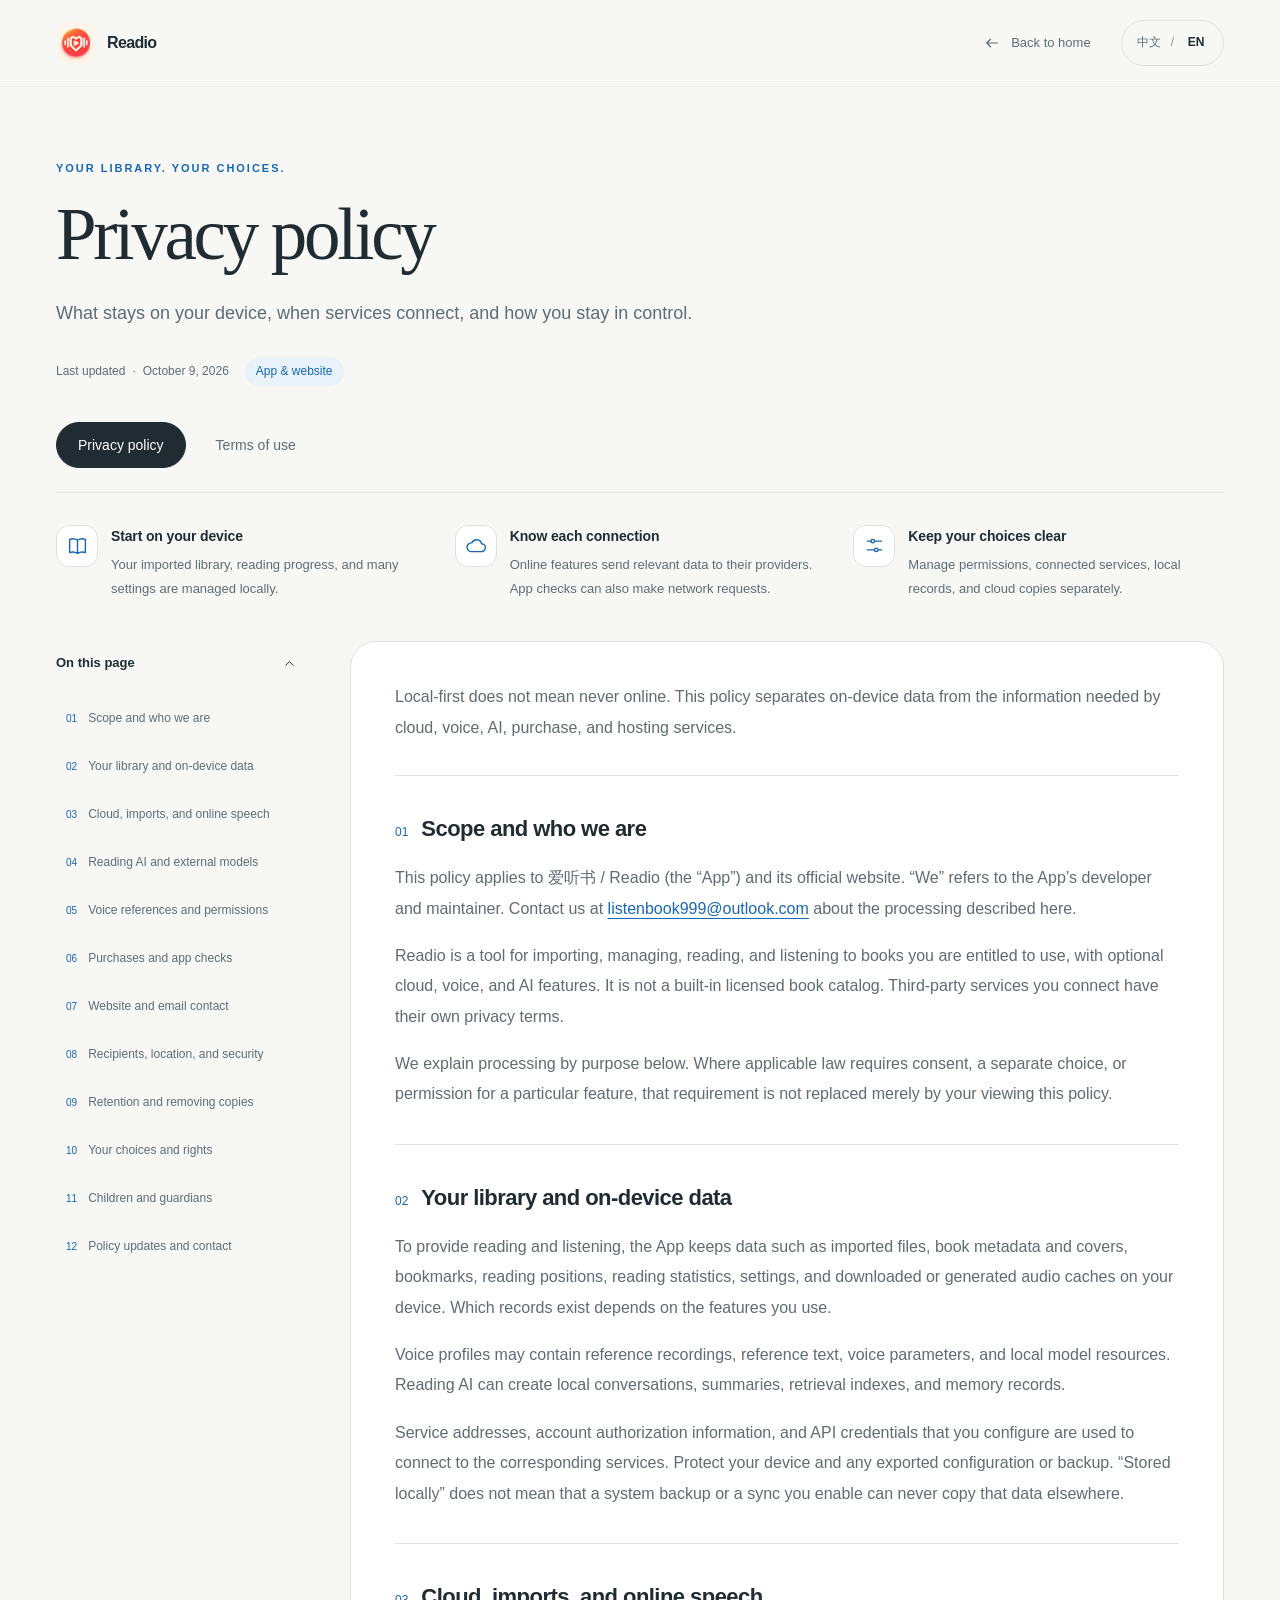
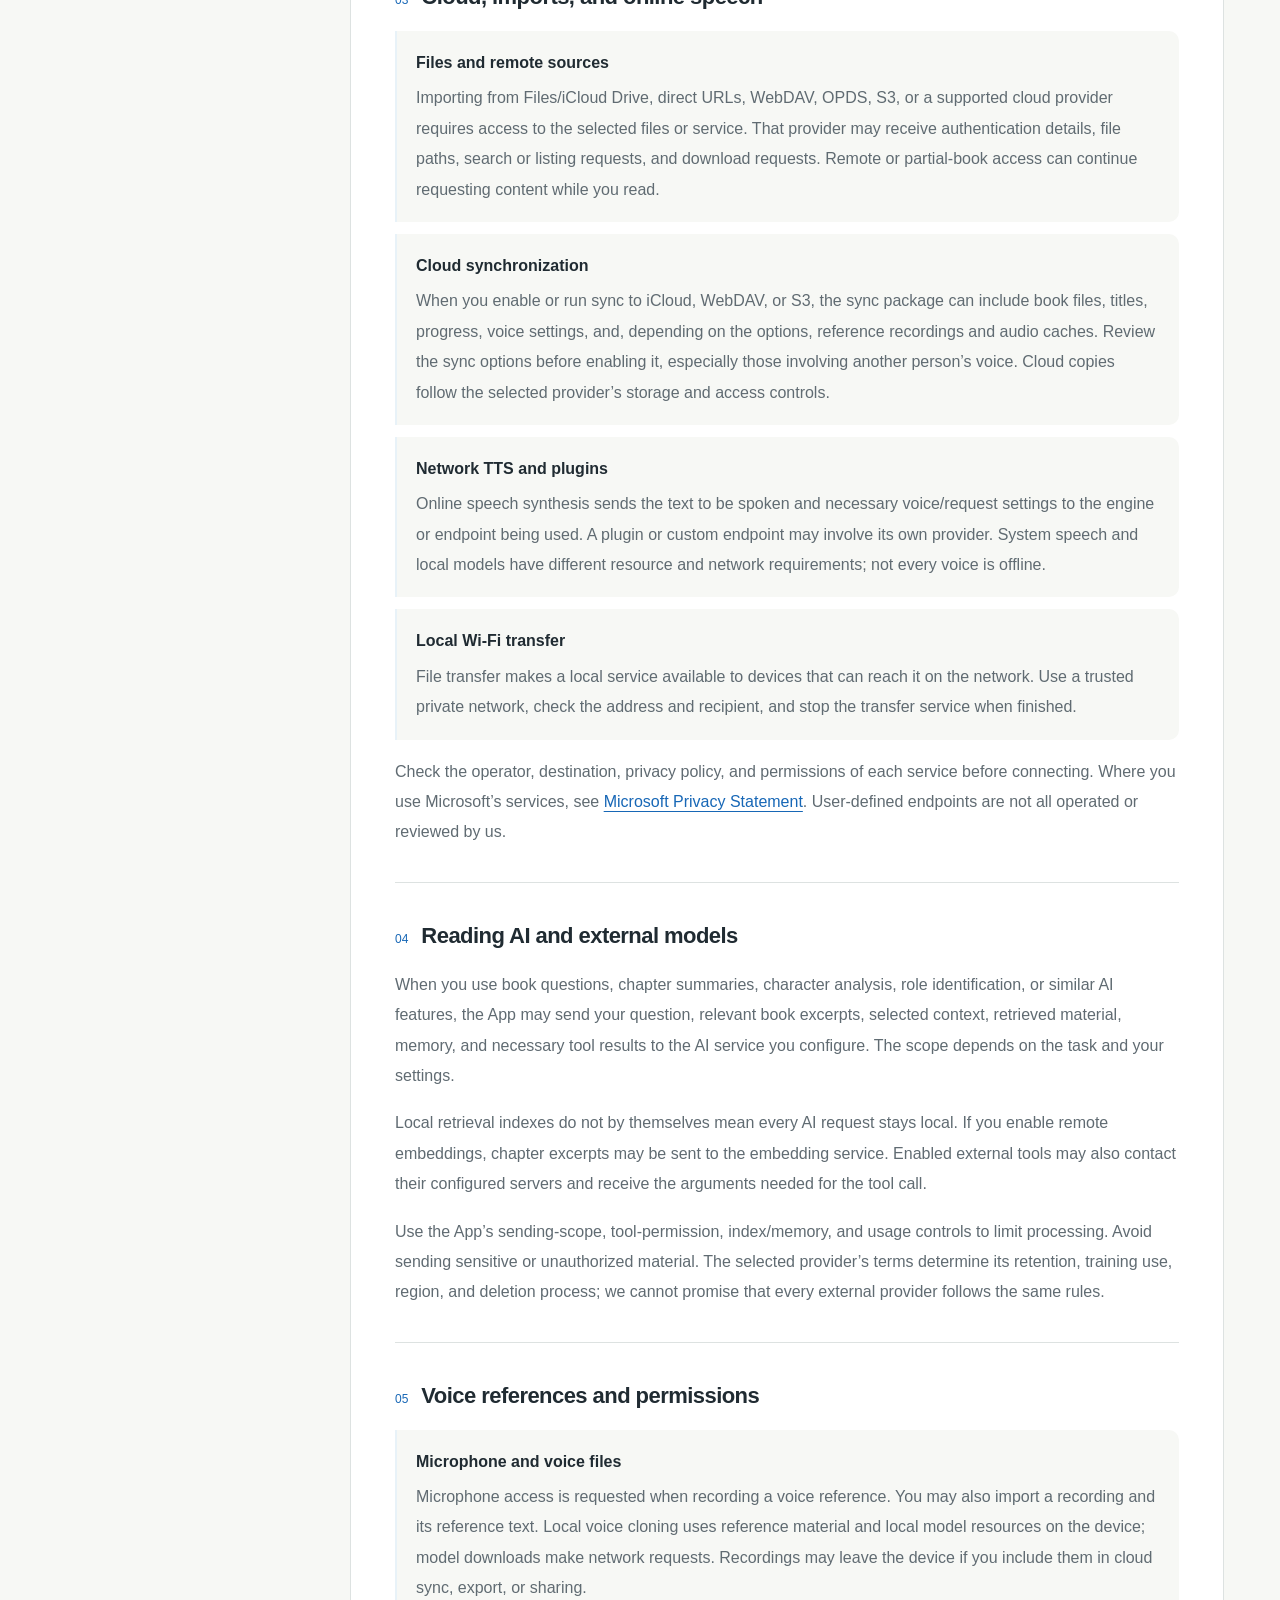
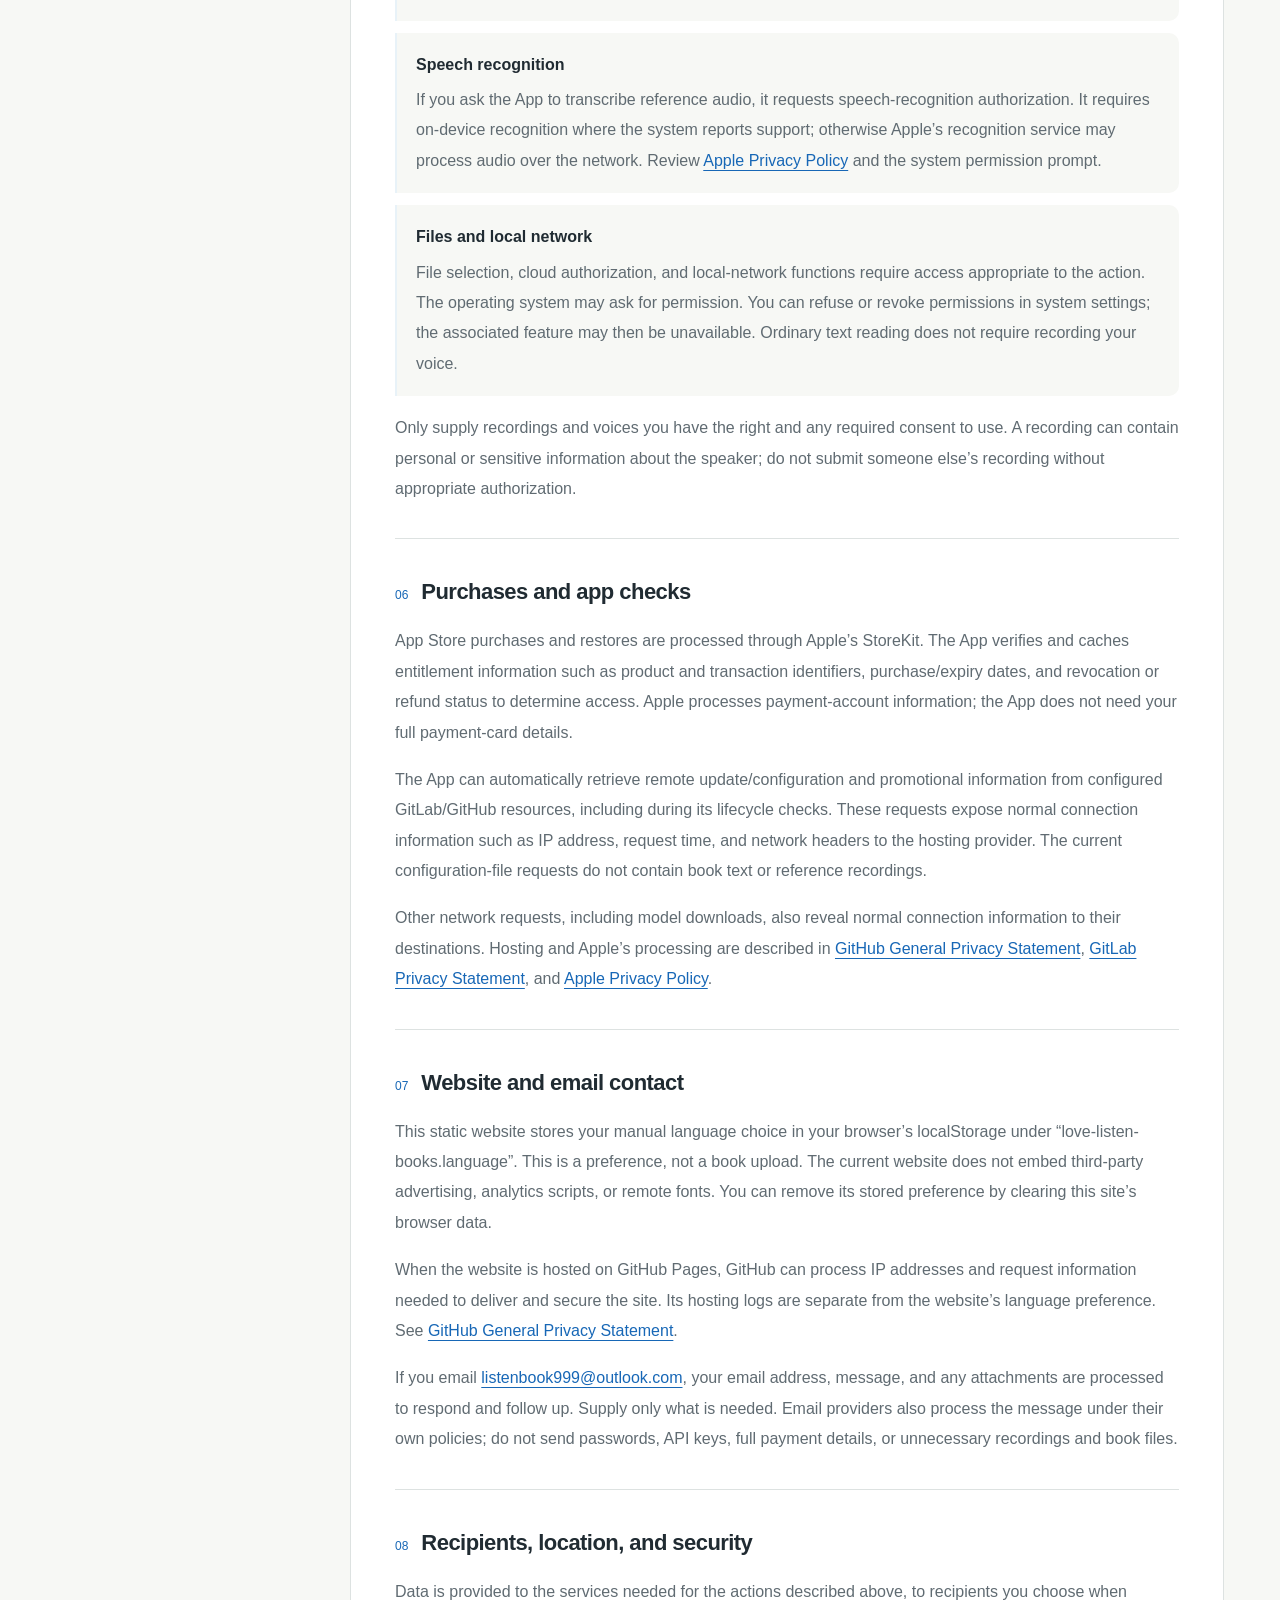
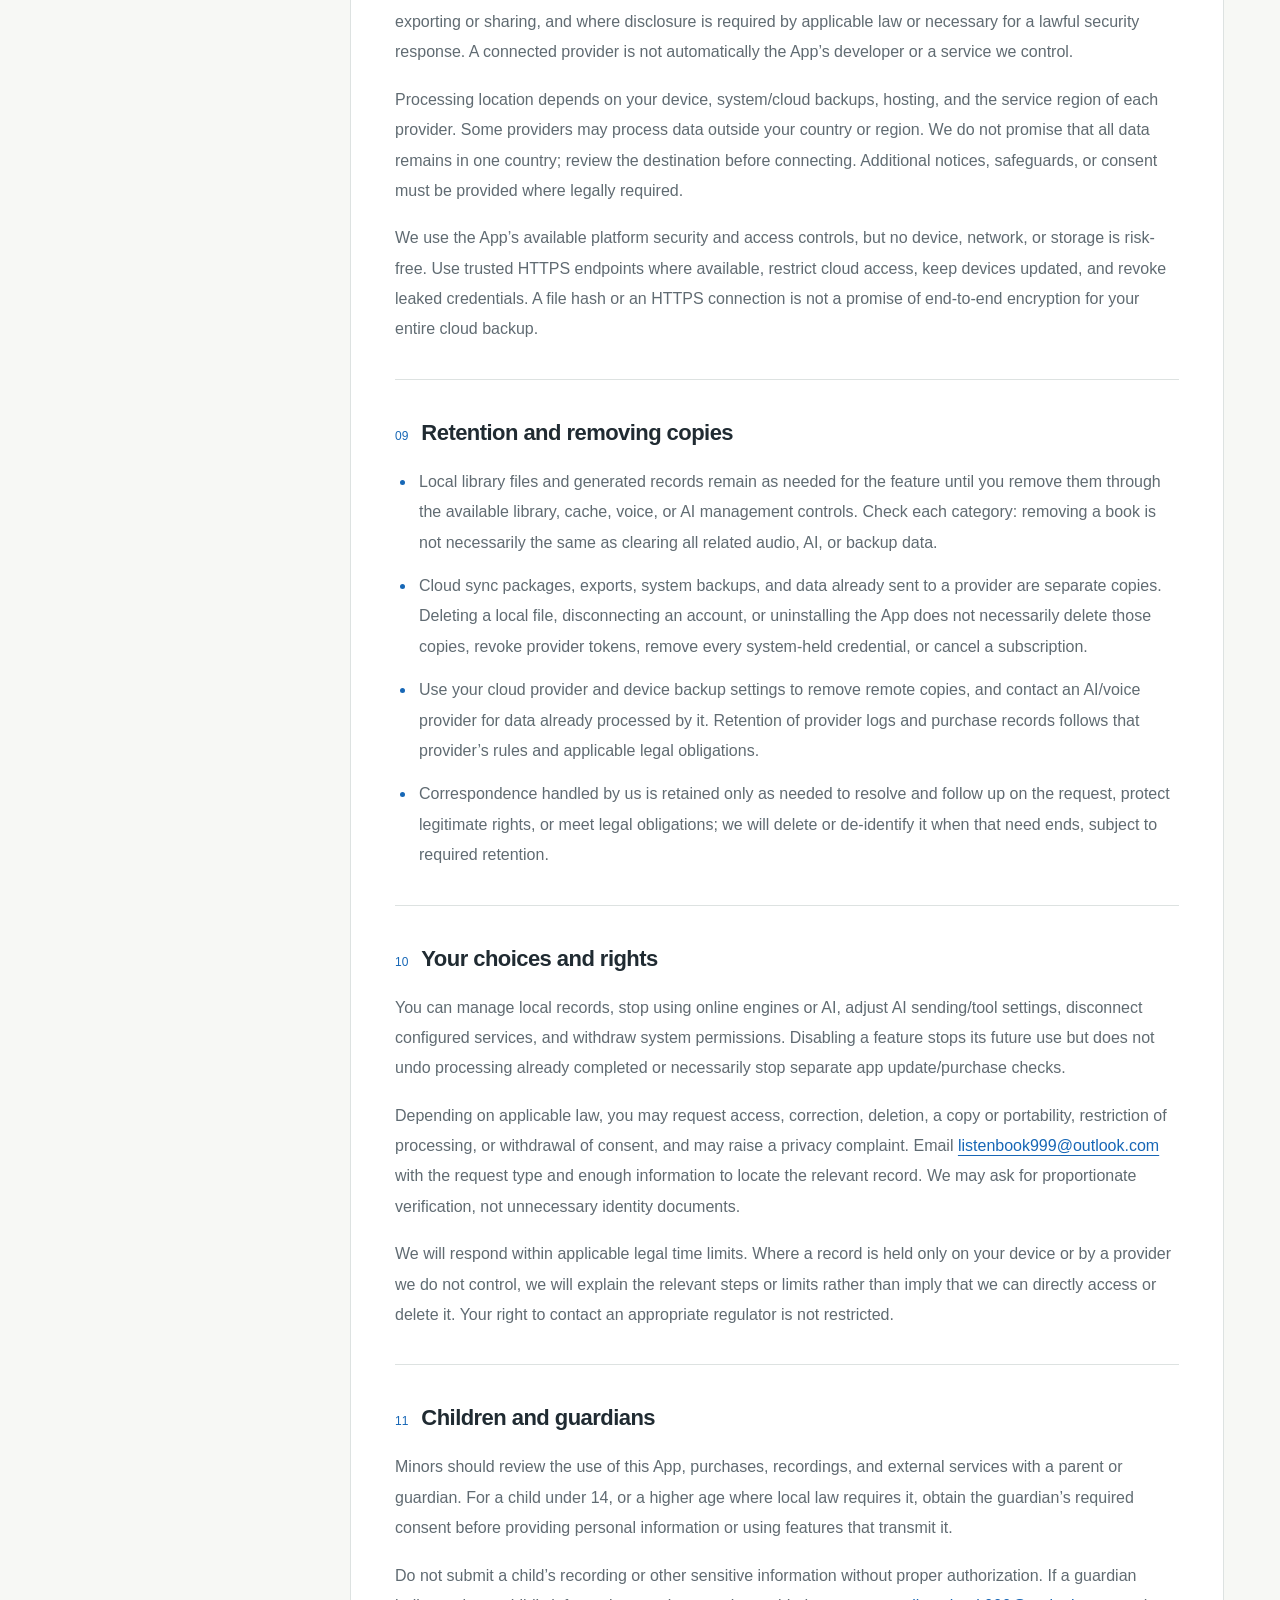
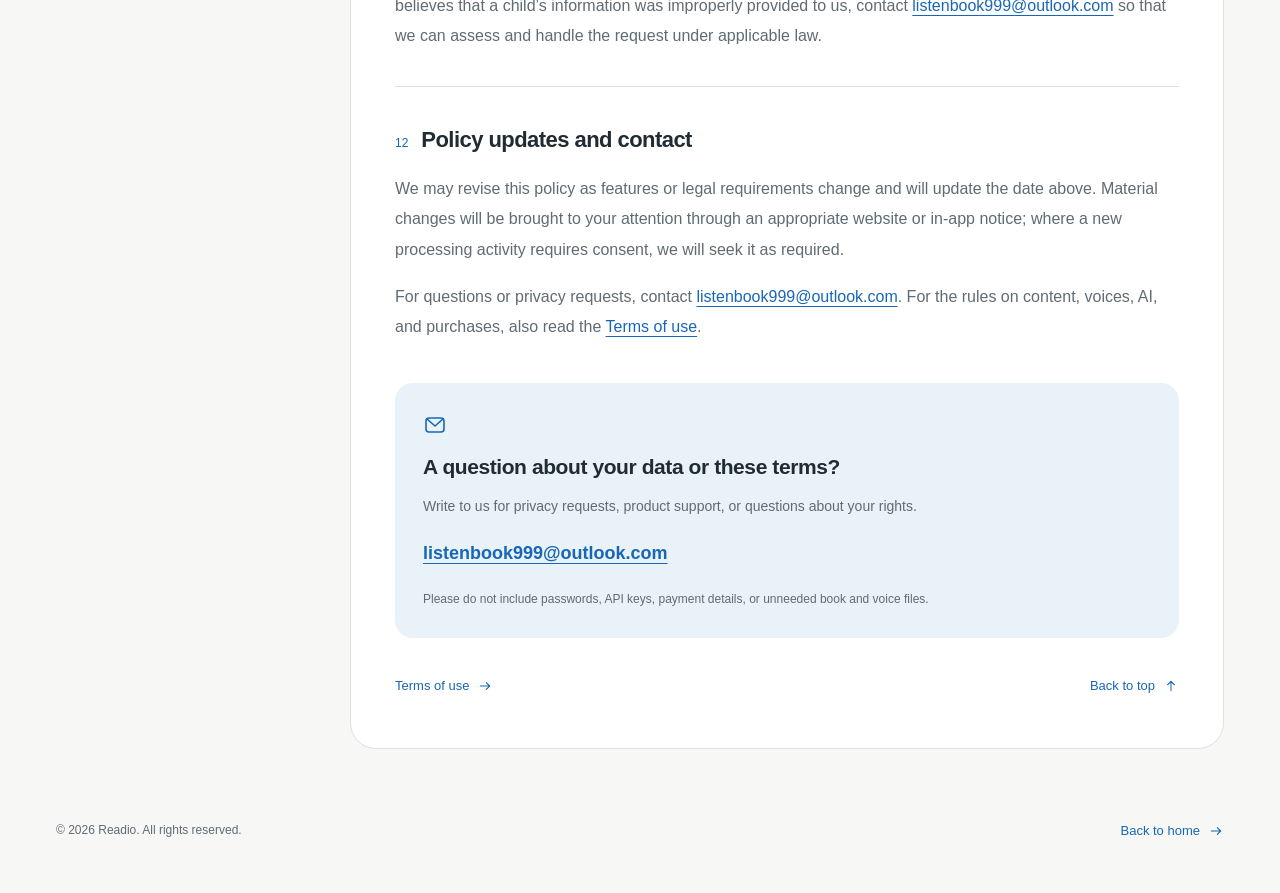
==== privacy.html @ 73b121e7 "Add files via upload" ====
<!doctype html>
<html lang="en">
<head>
  <meta charset="utf-8">
  <meta name="viewport" content="width=device-width, initial-scale=1">
  <meta name="theme-color" content="#f7f8f5">
  <meta name="description" content="What stays on your device, when services connect, and how you stay in control." data-description-en="What stays on your device, when services connect, and how you stay in control." data-description-zh="哪些数据留在本机，何时会连接外部服务，以及你能如何管理它们。">
  <meta property="og:type" content="website">
  <meta property="og:title" content="Privacy policy — Readio">
  <meta property="og:description" content="What stays on your device, when services connect, and how you stay in control.">
  <meta property="og:locale" content="en_US">
  <title data-label-en="Privacy policy — Readio" data-label-zh="隐私政策 — 爱听书 Readio">Privacy policy — Readio</title>
  <link rel="icon" type="image/png" href="assets/favicon.png">
  <link rel="apple-touch-icon" href="assets/apple-touch-icon.png">
  <link rel="stylesheet" href="styles.css">
  <link rel="stylesheet" href="legal.css">
  <script src="language.js"></script>
  <script src="links.js"></script>
  <script src="site.config.js"></script>
  <script src="legal.js"></script>
</head>
<body class="legal-page" data-document="privacy">
  <a data-label-en="Skip to policy content" data-label-zh="跳转到政策正文" class="skip-link" href="#legal-content">Skip to policy content</a>
  <header class="site-header" id="top">
    <div class="container header-inner legal-header-inner">
      <a class="brand" href="index.html" data-home-link><img src="assets/app-icon.png" width="40" height="40" alt=""><span data-label-en="Readio" data-label-zh="爱听书">Readio</span></a>
      <div class="legal-header-actions">
        <a class="legal-home-link" href="index.html" data-home-link><svg class="icon" viewBox="0 0 24 24" fill="none" stroke="currentColor" stroke-width="1.6" stroke-linecap="round" stroke-linejoin="round" aria-hidden="true"><path d="M19 12H5m5-5-5 5 5 5"/></svg><span data-label-en="Back to home" data-label-zh="返回首页">Back to home</span></a>
        <div class="language-switch" role="group" aria-label="Language / 语言" hidden data-language-controls>
          <button type="button" data-language="zh" lang="zh-CN" aria-pressed="false">中文</button>
          <span aria-hidden="true">/</span>
          <button type="button" data-language="en" lang="en" aria-pressed="true">EN</button>
        </div>
      </div>
    </div>
  </header>
  <main class="container legal-main">
    <div class="legal-hero">
      <p data-label-en="YOUR LIBRARY. YOUR CHOICES." data-label-zh="你的书库，你的选择" class="eyebrow">YOUR LIBRARY. YOUR CHOICES.</p>
      <h1 data-label-en="Privacy policy" data-label-zh="隐私政策">Privacy policy</h1>
      <p data-label-en="What stays on your device, when services connect, and how you stay in control." data-label-zh="哪些数据留在本机，何时会连接外部服务，以及你能如何管理它们。" class="legal-description">What stays on your device, when services connect, and how you stay in control.</p>
      <div class="legal-meta"><span><span data-label-en="Last updated" data-label-zh="更新日期">Last updated</span> <span aria-hidden="true">·</span> <time data-label-en="October 9, 2026" data-label-zh="2026 年 10 月 9 日" datetime="2026-10-09">October 9, 2026</time></span><span data-label-en="App &amp; website" data-label-zh="适用于 App 与官网" class="legal-scope">App &amp; website</span></div>
    </div>
    <nav class="legal-tabs" aria-label="Legal documents" data-aria-en="Legal documents" data-aria-zh="法律与政策">
      <a data-config-link="privacyURL" href="privacy.html" aria-current="page"><span data-label-en="Privacy policy" data-label-zh="隐私政策">Privacy policy</span></a>
      <a data-config-link="termsURL" href="terms.html"><span data-label-en="Terms of use" data-label-zh="使用条款">Terms of use</span></a>
    </nav>
    <ul class="legal-highlights">
      <li><span class="legal-highlight-icon"><svg class="icon" viewBox="0 0 24 24" fill="none" stroke="currentColor" stroke-width="1.6" stroke-linecap="round" stroke-linejoin="round" aria-hidden="true"><path d="M12 6c-3-2-6-2-9-1v15c3-1 6-1 9 1 3-2 6-2 9-1V5c-3-1-6-1-9 1Zm0 0v15"/></svg></span><div><h2 data-label-en="Start on your device" data-label-zh="从本机书库开始">Start on your device</h2><p data-label-en="Your imported library, reading progress, and many settings are managed locally." data-label-zh="导入的书籍、阅读进度和多项偏好设置，在你的设备上管理。">Your imported library, reading progress, and many settings are managed locally.</p></div></li>
      <li><span class="legal-highlight-icon"><svg class="icon" viewBox="0 0 24 24" fill="none" stroke="currentColor" stroke-width="1.6" stroke-linecap="round" stroke-linejoin="round" aria-hidden="true"><path d="M7 19a5 5 0 1 1 .7-10A6 6 0 0 1 19 10a4.5 4.5 0 0 1-.5 9Z"/></svg></span><div><h2 data-label-en="Know each connection" data-label-zh="了解每一次连接">Know each connection</h2><p data-label-en="Online features send relevant data to their providers. App checks can also make network requests." data-label-zh="联网功能会向对应服务发送所需数据；应用检查也可能发起网络请求。">Online features send relevant data to their providers. App checks can also make network requests.</p></div></li>
      <li><span class="legal-highlight-icon"><svg class="icon" viewBox="0 0 24 24" fill="none" stroke="currentColor" stroke-width="1.6" stroke-linecap="round" stroke-linejoin="round" aria-hidden="true"><path d="M4 7h4m4 0h8M4 17h8m4 0h4"/><circle cx="10" cy="7" r="2"/><circle cx="14" cy="17" r="2"/></svg></span><div><h2 data-label-en="Keep your choices clear" data-label-zh="保留清楚的选择">Keep your choices clear</h2><p data-label-en="Manage permissions, connected services, local records, and cloud copies separately." data-label-zh="权限、已连接服务、本地记录与云端副本，需要分别管理。">Manage permissions, connected services, local records, and cloud copies separately.</p></div></li>
    </ul>
    <noscript><p class="legal-nojs">JavaScript is off. Both English and Chinese text are available below; document links and the contents list still work.<br><span lang="zh-CN">JavaScript 已关闭，下方同时展示中英文正文；页面链接与章节目录仍可使用。</span></p></noscript>
    <div class="legal-layout">
      <aside class="legal-sidebar">
        <details class="legal-toc" open>
          <summary><span data-label-en="On this page" data-label-zh="本页目录">On this page</span><svg class="icon" viewBox="0 0 24 24" fill="none" stroke="currentColor" stroke-width="1.6" stroke-linecap="round" stroke-linejoin="round" aria-hidden="true"><path d="m6 9 6 6 6-6"/></svg></summary>
          <nav aria-label="Document sections" data-aria-en="Document sections" data-aria-zh="文档章节">
            <ol><li><a href="#scope"><span class="toc-number" aria-hidden="true">01</span><span data-label-en="Scope and who we are" data-label-zh="适用范围与我们的角色">Scope and who we are</span></a></li><li><a href="#local-data"><span class="toc-number" aria-hidden="true">02</span><span data-label-en="Your library and on-device data" data-label-zh="书库与本机数据">Your library and on-device data</span></a></li><li><a href="#connections"><span class="toc-number" aria-hidden="true">03</span><span data-label-en="Cloud, imports, and online speech" data-label-zh="云服务、导入与网络语音">Cloud, imports, and online speech</span></a></li><li><a href="#reading-ai"><span class="toc-number" aria-hidden="true">04</span><span data-label-en="Reading AI and external models" data-label-zh="阅读 AI 与外部模型">Reading AI and external models</span></a></li><li><a href="#voice-permissions"><span class="toc-number" aria-hidden="true">05</span><span data-label-en="Voice references and permissions" data-label-zh="参考声音与系统权限">Voice references and permissions</span></a></li><li><a href="#purchases-checks"><span class="toc-number" aria-hidden="true">06</span><span data-label-en="Purchases and app checks" data-label-zh="购买与应用检查">Purchases and app checks</span></a></li><li><a href="#website-contact"><span class="toc-number" aria-hidden="true">07</span><span data-label-en="Website and email contact" data-label-zh="官网与邮件联系">Website and email contact</span></a></li><li><a href="#security-sharing"><span class="toc-number" aria-hidden="true">08</span><span data-label-en="Recipients, location, and security" data-label-zh="接收方、处理地区与安全">Recipients, location, and security</span></a></li><li><a href="#retention"><span class="toc-number" aria-hidden="true">09</span><span data-label-en="Retention and removing copies" data-label-zh="保存期限与副本删除">Retention and removing copies</span></a></li><li><a href="#your-choices"><span class="toc-number" aria-hidden="true">10</span><span data-label-en="Your choices and rights" data-label-zh="你的选择与权利">Your choices and rights</span></a></li><li><a href="#children"><span class="toc-number" aria-hidden="true">11</span><span data-label-en="Children and guardians" data-label-zh="未成年人及监护人">Children and guardians</span></a></li><li><a href="#updates-contact"><span class="toc-number" aria-hidden="true">12</span><span data-label-en="Policy updates and contact" data-label-zh="政策更新与联系">Policy updates and contact</span></a></li></ol>
          </nav>
        </details>
      </aside>
      <article class="legal-article" id="legal-content" tabindex="-1">
        <p data-label-en="Local-first does not mean never online. This policy separates on-device data from the information needed by cloud, voice, AI, purchase, and hosting services." data-label-zh="本地优先，不等于从不联网。我们将本机数据与云服务、语音、AI、购买及托管服务所需的信息分开说明，帮助你做出知情选择。" class="legal-intro">Local-first does not mean never online. This policy separates on-device data from the information needed by cloud, voice, AI, purchase, and hosting services.</p>
        <section class="legal-section" id="scope" tabindex="-1">
          <div class="legal-section-heading"><span class="legal-section-number" aria-hidden="true">01</span><h2><span data-legal-lang="en" lang="en">Scope and who we are</span><span data-legal-lang="zh" lang="zh-CN">适用范围与我们的角色</span></h2></div>
          <div class="legal-copy" data-legal-lang="en" lang="en"><p>This policy applies to 爱听书 / Readio (the “App”) and its official website. “We” refers to the App’s developer and maintainer. Contact us at <a data-config-link="supportEmail" href="mailto:listenbook999@outlook.com" data-show-email>listenbook999@outlook.com</a> about the processing described here.</p>
<p>Readio is a tool for importing, managing, reading, and listening to books you are entitled to use, with optional cloud, voice, and AI features. It is not a built-in licensed book catalog. Third-party services you connect have their own privacy terms.</p>
<p>We explain processing by purpose below. Where applicable law requires consent, a separate choice, or permission for a particular feature, that requirement is not replaced merely by your viewing this policy.</p></div>
          <div class="legal-copy" data-legal-lang="zh" lang="zh-CN"><p>本政策适用于爱听书 / Readio（下称“App”）及其官方网站。“我们”指 App 的开发与维护方。有关本政策所述信息处理的问题，可通过 <a data-config-link="supportEmail" href="mailto:listenbook999@outlook.com" data-show-email>listenbook999@outlook.com</a> 联系我们。</p>
<p>爱听书是用于导入、管理、阅读和收听你有权使用的书籍的工具，并提供可选的云服务、语音与 AI 功能；它不是内置正版书籍内容库。你连接的第三方服务另有各自的隐私规则。</p>
<p>下文按用途说明数据处理。对于依法需要同意、单独选择或系统授权的功能，不会仅因你浏览本政策就视为已经取得相应授权。</p></div>
        </section>
        <section class="legal-section" id="local-data" tabindex="-1">
          <div class="legal-section-heading"><span class="legal-section-number" aria-hidden="true">02</span><h2><span data-legal-lang="en" lang="en">Your library and on-device data</span><span data-legal-lang="zh" lang="zh-CN">书库与本机数据</span></h2></div>
          <div class="legal-copy" data-legal-lang="en" lang="en"><p>To provide reading and listening, the App keeps data such as imported files, book metadata and covers, bookmarks, reading positions, reading statistics, settings, and downloaded or generated audio caches on your device. Which records exist depends on the features you use.</p>
<p>Voice profiles may contain reference recordings, reference text, voice parameters, and local model resources. Reading AI can create local conversations, summaries, retrieval indexes, and memory records.</p>
<p>Service addresses, account authorization information, and API credentials that you configure are used to connect to the corresponding services. Protect your device and any exported configuration or backup. “Stored locally” does not mean that a system backup or a sync you enable can never copy that data elsewhere.</p></div>
          <div class="legal-copy" data-legal-lang="zh" lang="zh-CN"><p>为提供阅读与听书功能，App 会在设备上保存导入的文件、书籍信息与封面、书签、阅读位置、阅读统计、偏好设置以及下载或生成的音频缓存等数据。实际产生的记录取决于你使用的功能。</p>
<p>声音配置可能包含参考录音、参考文本、声音参数及本地模型资源。阅读 AI 可能生成本地对话、摘要、检索索引和记忆记录。</p>
<p>你配置的服务地址、账户授权信息与 API 凭证用于连接相应服务。请保护设备以及导出的配置或备份。“保存在本机”不代表系统备份或你启用的同步永远不会将相应数据复制到其他位置。</p></div>
        </section>
        <section class="legal-section" id="connections" tabindex="-1">
          <div class="legal-section-heading"><span class="legal-section-number" aria-hidden="true">03</span><h2><span data-legal-lang="en" lang="en">Cloud, imports, and online speech</span><span data-legal-lang="zh" lang="zh-CN">云服务、导入与网络语音</span></h2></div>
          <div class="legal-copy" data-legal-lang="en" lang="en"><dl class="legal-points"><div><dt>Files and remote sources</dt><dd>Importing from Files/iCloud Drive, direct URLs, WebDAV, OPDS, S3, or a supported cloud provider requires access to the selected files or service. That provider may receive authentication details, file paths, search or listing requests, and download requests. Remote or partial-book access can continue requesting content while you read.</dd></div><div><dt>Cloud synchronization</dt><dd>When you enable or run sync to iCloud, WebDAV, or S3, the sync package can include book files, titles, progress, voice settings, and, depending on the options, reference recordings and audio caches. Review the sync options before enabling it, especially those involving another person’s voice. Cloud copies follow the selected provider’s storage and access controls.</dd></div><div><dt>Network TTS and plugins</dt><dd>Online speech synthesis sends the text to be spoken and necessary voice/request settings to the engine or endpoint being used. A plugin or custom endpoint may involve its own provider. System speech and local models have different resource and network requirements; not every voice is offline.</dd></div><div><dt>Local Wi-Fi transfer</dt><dd>File transfer makes a local service available to devices that can reach it on the network. Use a trusted private network, check the address and recipient, and stop the transfer service when finished.</dd></div></dl>
<p>Check the operator, destination, privacy policy, and permissions of each service before connecting. Where you use Microsoft’s services, see <a href="https://privacy.microsoft.com/privacystatement" target="_blank" rel="noopener noreferrer">Microsoft Privacy Statement</a>. User-defined endpoints are not all operated or reviewed by us.</p></div>
          <div class="legal-copy" data-legal-lang="zh" lang="zh-CN"><dl class="legal-points"><div><dt>文件与远程来源</dt><dd>从“文件”/iCloud Drive、直链、WebDAV、OPDS、S3 或受支持云盘导入时，需要访问你选定的文件或服务。对应服务可能接收鉴权信息、文件路径、搜索或目录请求及下载请求。远程或部分下载的书籍在阅读过程中仍可能继续请求内容。</dd></div><div><dt>云同步</dt><dd>启用或执行 iCloud、WebDAV 或 S3 同步时，同步包可能包含书籍文件、书名、进度、声音设置，并根据选项包含参考录音与音频缓存。启用前请检查同步选项，尤其是涉及他人声音的内容。云端副本受所选服务的存储和访问规则约束。</dd></div><div><dt>网络 TTS 与插件</dt><dd>在线语音合成会将待朗读文本及必要的声音、请求设置发送给实际使用的引擎或接口。插件和自定义接口可能涉及其各自的服务商。系统语音和本地模型的资源、联网需求不同，并非所有声音都能离线使用。</dd></div><div><dt>局域网 Wi-Fi 传输</dt><dd>文件传输会向可访问该地址的局域网设备开放本地服务。请使用可信的私人网络，核对地址与接收方，并在完成后关闭传输服务。</dd></div></dl>
<p>连接前请了解对应服务的运营方、请求目标、隐私政策与权限。使用 Microsoft 服务时，可查阅 <a href="https://privacy.microsoft.com/privacystatement" target="_blank" rel="noopener noreferrer">Microsoft 隐私声明</a>。用户自定义接口并非都由我们运营或审核。</p></div>
        </section>
        <section class="legal-section" id="reading-ai" tabindex="-1">
          <div class="legal-section-heading"><span class="legal-section-number" aria-hidden="true">04</span><h2><span data-legal-lang="en" lang="en">Reading AI and external models</span><span data-legal-lang="zh" lang="zh-CN">阅读 AI 与外部模型</span></h2></div>
          <div class="legal-copy" data-legal-lang="en" lang="en"><p>When you use book questions, chapter summaries, character analysis, role identification, or similar AI features, the App may send your question, relevant book excerpts, selected context, retrieved material, memory, and necessary tool results to the AI service you configure. The scope depends on the task and your settings.</p>
<p>Local retrieval indexes do not by themselves mean every AI request stays local. If you enable remote embeddings, chapter excerpts may be sent to the embedding service. Enabled external tools may also contact their configured servers and receive the arguments needed for the tool call.</p>
<p>Use the App’s sending-scope, tool-permission, index/memory, and usage controls to limit processing. Avoid sending sensitive or unauthorized material. The selected provider’s terms determine its retention, training use, region, and deletion process; we cannot promise that every external provider follows the same rules.</p></div>
          <div class="legal-copy" data-legal-lang="zh" lang="zh-CN"><p>使用随书问答、章节摘要、人物分析、角色识别等 AI 功能时，App 可能将你的问题、相关书籍片段、选定的上下文、检索资料、记忆及必要的工具结果发送给你配置的 AI 服务。发送范围取决于任务与设置。</p>
<p>本地检索索引不代表所有 AI 请求都在本机完成。启用远程向量服务时，章节片段可能被发送给对应服务；启用的外部工具也可能连接所配置的服务器，并接收调用所需参数。</p>
<p>你可以使用 App 中的发送范围、工具权限、索引与记忆、用量等设置限制处理。请避免发送敏感或未经授权的资料。服务商对数据的保留、训练用途、处理地区与删除方式，由其规则决定；我们不能保证所有外部服务采用相同政策。</p></div>
        </section>
        <section class="legal-section" id="voice-permissions" tabindex="-1">
          <div class="legal-section-heading"><span class="legal-section-number" aria-hidden="true">05</span><h2><span data-legal-lang="en" lang="en">Voice references and permissions</span><span data-legal-lang="zh" lang="zh-CN">参考声音与系统权限</span></h2></div>
          <div class="legal-copy" data-legal-lang="en" lang="en"><dl class="legal-points"><div><dt>Microphone and voice files</dt><dd>Microphone access is requested when recording a voice reference. You may also import a recording and its reference text. Local voice cloning uses reference material and local model resources on the device; model downloads make network requests. Recordings may leave the device if you include them in cloud sync, export, or sharing.</dd></div><div><dt>Speech recognition</dt><dd>If you ask the App to transcribe reference audio, it requests speech-recognition authorization. It requires on-device recognition where the system reports support; otherwise Apple’s recognition service may process audio over the network. Review <a href="https://www.apple.com/legal/privacy/" target="_blank" rel="noopener noreferrer">Apple Privacy Policy</a> and the system permission prompt.</dd></div><div><dt>Files and local network</dt><dd>File selection, cloud authorization, and local-network functions require access appropriate to the action. The operating system may ask for permission. You can refuse or revoke permissions in system settings; the associated feature may then be unavailable. Ordinary text reading does not require recording your voice.</dd></div></dl>
<p>Only supply recordings and voices you have the right and any required consent to use. A recording can contain personal or sensitive information about the speaker; do not submit someone else’s recording without appropriate authorization.</p></div>
          <div class="legal-copy" data-legal-lang="zh" lang="zh-CN"><dl class="legal-points"><div><dt>麦克风与声音文件</dt><dd>录制参考声音时会申请麦克风权限；你也可以导入录音及参考文本。本地声音克隆在设备上使用参考资料和本地模型资源，模型下载会产生网络请求。将录音纳入云同步、导出或分享时，录音可能离开设备。</dd></div><div><dt>语音识别</dt><dd>让 App 转写参考录音时，会申请语音识别授权。系统报告支持本地识别时，App 要求在设备上识别；否则可能由 Apple 的识别服务通过网络处理音频。请同时查看 <a href="https://www.apple.com/legal/privacy/" target="_blank" rel="noopener noreferrer">Apple 隐私政策</a> 与系统权限提示。</dd></div><div><dt>文件与本地网络</dt><dd>文件选择、云账户授权及局域网功能需要与该操作相应的访问权限，操作系统可能弹出授权提示。你可以拒绝或在系统设置中撤回权限，相应功能可能因此无法使用。普通文本阅读不需要录制你的声音。</dd></div></dl>
<p>请仅提供你有权使用、且已取得必要同意的录音和声音。录音可能包含说话人的个人信息或敏感信息；未经适当授权，请勿提交他人的录音。</p></div>
        </section>
        <section class="legal-section" id="purchases-checks" tabindex="-1">
          <div class="legal-section-heading"><span class="legal-section-number" aria-hidden="true">06</span><h2><span data-legal-lang="en" lang="en">Purchases and app checks</span><span data-legal-lang="zh" lang="zh-CN">购买与应用检查</span></h2></div>
          <div class="legal-copy" data-legal-lang="en" lang="en"><p>App Store purchases and restores are processed through Apple’s StoreKit. The App verifies and caches entitlement information such as product and transaction identifiers, purchase/expiry dates, and revocation or refund status to determine access. Apple processes payment-account information; the App does not need your full payment-card details.</p>
<p>The App can automatically retrieve remote update/configuration and promotional information from configured GitLab/GitHub resources, including during its lifecycle checks. These requests expose normal connection information such as IP address, request time, and network headers to the hosting provider. The current configuration-file requests do not contain book text or reference recordings.</p>
<p>Other network requests, including model downloads, also reveal normal connection information to their destinations. Hosting and Apple’s processing are described in <a href="https://docs.github.com/en/site-policy/privacy-policies/github-general-privacy-statement" target="_blank" rel="noopener noreferrer">GitHub General Privacy Statement</a>, <a href="https://about.gitlab.com/privacy/" target="_blank" rel="noopener noreferrer">GitLab Privacy Statement</a>, and <a href="https://www.apple.com/legal/privacy/" target="_blank" rel="noopener noreferrer">Apple Privacy Policy</a>.</p></div>
          <div class="legal-copy" data-legal-lang="zh" lang="zh-CN"><p>App Store 购买与恢复购买通过 Apple StoreKit 处理。App 会验证并缓存产品与交易标识、购买和到期时间、撤销或退款状态等权益信息，以判断功能访问权限。支付账户资料由 Apple 处理，App 不需要你的完整银行卡信息。</p>
<p>App 会在生命周期检查等场景下，自动从已配置的 GitLab/GitHub 资源获取更新、配置及优惠相关信息。托管方会因此接触 IP 地址、请求时间、网络请求头等通常的连接信息。当前配置文件请求中不包含书籍正文或参考录音。</p>
<p>模型下载等其他联网请求，也会向其目标服务暴露通常的连接信息。可分别查阅 <a href="https://docs.github.com/en/site-policy/privacy-policies/github-general-privacy-statement" target="_blank" rel="noopener noreferrer">GitHub 隐私声明</a>、<a href="https://about.gitlab.com/privacy/" target="_blank" rel="noopener noreferrer">GitLab 隐私声明</a> 与 <a href="https://www.apple.com/legal/privacy/" target="_blank" rel="noopener noreferrer">Apple 隐私政策</a>，了解托管及 Apple 服务的数据处理规则。</p></div>
        </section>
        <section class="legal-section" id="website-contact" tabindex="-1">
          <div class="legal-section-heading"><span class="legal-section-number" aria-hidden="true">07</span><h2><span data-legal-lang="en" lang="en">Website and email contact</span><span data-legal-lang="zh" lang="zh-CN">官网与邮件联系</span></h2></div>
          <div class="legal-copy" data-legal-lang="en" lang="en"><p>This static website stores your manual language choice in your browser’s localStorage under “love-listen-books.language”. This is a preference, not a book upload. The current website does not embed third-party advertising, analytics scripts, or remote fonts. You can remove its stored preference by clearing this site’s browser data.</p>
<p>When the website is hosted on GitHub Pages, GitHub can process IP addresses and request information needed to deliver and secure the site. Its hosting logs are separate from the website’s language preference. See <a href="https://docs.github.com/en/site-policy/privacy-policies/github-general-privacy-statement" target="_blank" rel="noopener noreferrer">GitHub General Privacy Statement</a>.</p>
<p>If you email <a data-config-link="supportEmail" href="mailto:listenbook999@outlook.com" data-show-email>listenbook999@outlook.com</a>, your email address, message, and any attachments are processed to respond and follow up. Supply only what is needed. Email providers also process the message under their own policies; do not send passwords, API keys, full payment details, or unnecessary recordings and book files.</p></div>
          <div class="legal-copy" data-legal-lang="zh" lang="zh-CN"><p>本静态官网会使用浏览器 localStorage 中的“love-listen-books.language”记录你手动选择的语言。这是显示偏好，不是书籍上传。当前官网未嵌入第三方广告、统计追踪脚本或远程字体。清除此网站的浏览器数据即可移除该偏好。</p>
<p>官网部署于 GitHub Pages 时，GitHub 可能处理提供网站内容与安全保障所需的 IP 地址及请求信息。托管日志与官网保存的语言偏好是不同的数据处理。详情请见 <a href="https://docs.github.com/en/site-policy/privacy-policies/github-general-privacy-statement" target="_blank" rel="noopener noreferrer">GitHub 隐私声明</a>。</p>
<p>向 <a data-config-link="supportEmail" href="mailto:listenbook999@outlook.com" data-show-email>listenbook999@outlook.com</a> 发邮件时，你的邮箱地址、邮件正文及主动附上的附件会用于回复与跟进。请仅提供必要资料。邮件服务商也会依据其政策处理邮件；请勿发送密码、API 密钥、完整支付资料或不必要的录音、书籍文件。</p></div>
        </section>
        <section class="legal-section" id="security-sharing" tabindex="-1">
          <div class="legal-section-heading"><span class="legal-section-number" aria-hidden="true">08</span><h2><span data-legal-lang="en" lang="en">Recipients, location, and security</span><span data-legal-lang="zh" lang="zh-CN">接收方、处理地区与安全</span></h2></div>
          <div class="legal-copy" data-legal-lang="en" lang="en"><p>Data is provided to the services needed for the actions described above, to recipients you choose when exporting or sharing, and where disclosure is required by applicable law or necessary for a lawful security response. A connected provider is not automatically the App’s developer or a service we control.</p>
<p>Processing location depends on your device, system/cloud backups, hosting, and the service region of each provider. Some providers may process data outside your country or region. We do not promise that all data remains in one country; review the destination before connecting. Additional notices, safeguards, or consent must be provided where legally required.</p>
<p>We use the App’s available platform security and access controls, but no device, network, or storage is risk-free. Use trusted HTTPS endpoints where available, restrict cloud access, keep devices updated, and revoke leaked credentials. A file hash or an HTTPS connection is not a promise of end-to-end encryption for your entire cloud backup.</p></div>
          <div class="legal-copy" data-legal-lang="zh" lang="zh-CN"><p>数据会按上述功能需要提供给相应服务，在你导出或分享时提供给你选择的接收方，以及在适用法律要求或依法处置安全事件所必要的情况下提供。连接的服务商不当然等同于 App 开发方，也不一定受我们控制。</p>
<p>处理地区取决于你的设备、系统或云端备份、托管服务，以及各服务商的服务区域。部分服务可能在你所在国家或地区之外处理数据。我们不承诺所有数据都留在同一个国家；连接前请检查处理目标。依法需要时，应提供额外告知、保护措施或取得相应同意。</p>
<p>我们使用 App 可用的平台安全与访问控制机制，但设备、网络和存储均无法做到零风险。请优先使用可信的 HTTPS 接口、限制云存储权限、及时更新设备，并撤销泄露的凭证。文件校验值或 HTTPS 连接不代表整个云备份已具备端到端加密。</p></div>
        </section>
        <section class="legal-section" id="retention" tabindex="-1">
          <div class="legal-section-heading"><span class="legal-section-number" aria-hidden="true">09</span><h2><span data-legal-lang="en" lang="en">Retention and removing copies</span><span data-legal-lang="zh" lang="zh-CN">保存期限与副本删除</span></h2></div>
          <div class="legal-copy" data-legal-lang="en" lang="en"><ul><li>Local library files and generated records remain as needed for the feature until you remove them through the available library, cache, voice, or AI management controls. Check each category: removing a book is not necessarily the same as clearing all related audio, AI, or backup data.</li><li>Cloud sync packages, exports, system backups, and data already sent to a provider are separate copies. Deleting a local file, disconnecting an account, or uninstalling the App does not necessarily delete those copies, revoke provider tokens, remove every system-held credential, or cancel a subscription.</li><li>Use your cloud provider and device backup settings to remove remote copies, and contact an AI/voice provider for data already processed by it. Retention of provider logs and purchase records follows that provider’s rules and applicable legal obligations.</li><li>Correspondence handled by us is retained only as needed to resolve and follow up on the request, protect legitimate rights, or meet legal obligations; we will delete or de-identify it when that need ends, subject to required retention.</li></ul></div>
          <div class="legal-copy" data-legal-lang="zh" lang="zh-CN"><ul><li>本地书库文件与生成记录会按功能需要保存，直到你通过可用的书库、缓存、声音或 AI 管理入口移除。请逐项检查：删除一本书不一定等于清除全部相关音频、AI 记录或备份。</li><li>云同步包、导出文件、系统备份及已发送给服务商的数据属于不同副本。删除本地文件、断开账户或卸载 App，不一定会删除这些副本、撤销服务商令牌、移除全部系统保存的凭证，也不会自动取消订阅。</li><li>请在云服务与设备备份设置中删除远端副本；已由 AI 或语音服务处理的数据，请按该服务的流程申请删除。服务商日志和购买记录的保存受其规则与适用法律义务约束。</li><li>由我们处理的联系邮件，仅在解决与跟进请求、保护正当权益或履行法律义务所需的期限内保留；相关需要结束后，将删除或去标识化，但依法需要继续保留的除外。</li></ul></div>
        </section>
        <section class="legal-section" id="your-choices" tabindex="-1">
          <div class="legal-section-heading"><span class="legal-section-number" aria-hidden="true">10</span><h2><span data-legal-lang="en" lang="en">Your choices and rights</span><span data-legal-lang="zh" lang="zh-CN">你的选择与权利</span></h2></div>
          <div class="legal-copy" data-legal-lang="en" lang="en"><p>You can manage local records, stop using online engines or AI, adjust AI sending/tool settings, disconnect configured services, and withdraw system permissions. Disabling a feature stops its future use but does not undo processing already completed or necessarily stop separate app update/purchase checks.</p>
<p>Depending on applicable law, you may request access, correction, deletion, a copy or portability, restriction of processing, or withdrawal of consent, and may raise a privacy complaint. Email <a data-config-link="supportEmail" href="mailto:listenbook999@outlook.com" data-show-email>listenbook999@outlook.com</a> with the request type and enough information to locate the relevant record. We may ask for proportionate verification, not unnecessary identity documents.</p>
<p>We will respond within applicable legal time limits. Where a record is held only on your device or by a provider we do not control, we will explain the relevant steps or limits rather than imply that we can directly access or delete it. Your right to contact an appropriate regulator is not restricted.</p></div>
          <div class="legal-copy" data-legal-lang="zh" lang="zh-CN"><p>你可以管理本地记录、停用联网引擎或 AI、调整 AI 发送范围和工具权限、断开已配置服务，并撤回系统授权。停用功能会停止之后对该功能的使用，但不会撤销已完成的处理，也不一定停止独立的应用更新或购买检查。</p>
<p>在适用法律规定的范围内，你可以请求访问、更正、删除、获取副本或转移、限制处理、撤回同意，或提出隐私投诉。请向 <a data-config-link="supportEmail" href="mailto:listenbook999@outlook.com" data-show-email>listenbook999@outlook.com</a> 说明请求类型，并提供定位相关记录所需的信息。我们可能要求适当的核验，但不会要求与请求无关的身份证明。</p>
<p>我们会在适用法律要求的时限内回复。对于仅存于你的设备或我们无法控制的第三方的数据，会说明操作方式或限制，不会声称能够直接访问或删除。你向适当监管机构反映问题的权利不受限制。</p></div>
        </section>
        <section class="legal-section" id="children" tabindex="-1">
          <div class="legal-section-heading"><span class="legal-section-number" aria-hidden="true">11</span><h2><span data-legal-lang="en" lang="en">Children and guardians</span><span data-legal-lang="zh" lang="zh-CN">未成年人及监护人</span></h2></div>
          <div class="legal-copy" data-legal-lang="en" lang="en"><p>Minors should review the use of this App, purchases, recordings, and external services with a parent or guardian. For a child under 14, or a higher age where local law requires it, obtain the guardian’s required consent before providing personal information or using features that transmit it.</p>
<p>Do not submit a child’s recording or other sensitive information without proper authorization. If a guardian believes that a child’s information was improperly provided to us, contact <a data-config-link="supportEmail" href="mailto:listenbook999@outlook.com" data-show-email>listenbook999@outlook.com</a> so that we can assess and handle the request under applicable law.</p></div>
          <div class="legal-copy" data-legal-lang="zh" lang="zh-CN"><p>未成年人应在父母或其他监护人指导下了解 App 使用、购买、录音与外部服务。对于未满 14 周岁儿童，或当地法律规定的更高年龄范围，在提供个人信息或使用会传输这些信息的功能前，应取得法律要求的监护人同意。</p>
<p>未经适当授权，请勿提交儿童录音或其他敏感信息。监护人如认为儿童信息被不当提供给我们，可通过 <a data-config-link="supportEmail" href="mailto:listenbook999@outlook.com" data-show-email>listenbook999@outlook.com</a> 联系，以便依法核实和处理。</p></div>
        </section>
        <section class="legal-section" id="updates-contact" tabindex="-1">
          <div class="legal-section-heading"><span class="legal-section-number" aria-hidden="true">12</span><h2><span data-legal-lang="en" lang="en">Policy updates and contact</span><span data-legal-lang="zh" lang="zh-CN">政策更新与联系</span></h2></div>
          <div class="legal-copy" data-legal-lang="en" lang="en"><p>We may revise this policy as features or legal requirements change and will update the date above. Material changes will be brought to your attention through an appropriate website or in-app notice; where a new processing activity requires consent, we will seek it as required.</p>
<p>For questions or privacy requests, contact <a data-config-link="supportEmail" href="mailto:listenbook999@outlook.com" data-show-email>listenbook999@outlook.com</a>. For the rules on content, voices, AI, and purchases, also read the <a data-config-link="termsURL" href="terms.html?lang=en">Terms of use</a>.</p></div>
          <div class="legal-copy" data-legal-lang="zh" lang="zh-CN"><p>我们可能因功能或法律要求变化修订本政策，并更新页首日期。对于重大变化，会通过适当的官网或 App 内提示予以告知；新的处理活动依法需要同意时，将按要求取得同意。</p>
<p>政策疑问或隐私请求，请联系 <a data-config-link="supportEmail" href="mailto:listenbook999@outlook.com" data-show-email>listenbook999@outlook.com</a>。关于内容、声音、AI 及购买的使用规则，请同时阅读 <a data-config-link="termsURL" href="terms.html?lang=zh">使用条款</a>。</p></div>
        </section>
        <div class="legal-contact">
          <span class="legal-contact-icon"><svg class="icon" viewBox="0 0 24 24" fill="none" stroke="currentColor" stroke-width="1.6" stroke-linecap="round" stroke-linejoin="round" aria-hidden="true"><rect x="3" y="5" width="18" height="14" rx="3"/><path d="m4 6 8 7 8-7"/></svg></span>
          <h2 data-label-en="A question about your data or these terms?" data-label-zh="关于隐私或条款，还有疑问？">A question about your data or these terms?</h2>
          <p data-label-en="Write to us for privacy requests, product support, or questions about your rights." data-label-zh="隐私请求、产品支持或权利相关问题，都可以通过邮件与我们联系。">Write to us for privacy requests, product support, or questions about your rights.</p>
          <a data-config-link="supportEmail" href="mailto:listenbook999@outlook.com" class="legal-email" data-show-email>listenbook999@outlook.com</a>
          <p data-label-en="Please do not include passwords, API keys, payment details, or unneeded book and voice files." data-label-zh="请勿发送密码、API 密钥、支付资料，或与问题无关的书籍和录音文件。" class="legal-email-note">Please do not include passwords, API keys, payment details, or unneeded book and voice files.</p>
        </div>
        <div class="legal-related"><a data-config-link="termsURL" href="terms.html"><span data-label-en="Terms of use" data-label-zh="使用条款">Terms of use</span><svg class="icon" viewBox="0 0 24 24" fill="none" stroke="currentColor" stroke-width="1.6" stroke-linecap="round" stroke-linejoin="round" aria-hidden="true"><path d="M5 12h14m-5-5 5 5-5 5"/></svg></a><a href="#top"><span data-label-en="Back to top" data-label-zh="回到顶部">Back to top</span><svg class="icon" viewBox="0 0 24 24" fill="none" stroke="currentColor" stroke-width="1.6" stroke-linecap="round" stroke-linejoin="round" aria-hidden="true"><path d="M5 12h14m-5-5 5 5-5 5"/></svg></a></div>
      </article>
    </div>
  </main>
  <footer class="container legal-footer">
    <span>© <span data-copyright-year>2026</span> <span data-label-en="Readio. All rights reserved." data-label-zh="爱听书 Readio. 保留所有权利。">Readio. All rights reserved.</span></span>
    <a href="index.html" data-home-link><span data-label-en="Back to home" data-label-zh="返回首页">Back to home</span><svg class="icon" viewBox="0 0 24 24" fill="none" stroke="currentColor" stroke-width="1.6" stroke-linecap="round" stroke-linejoin="round" aria-hidden="true"><path d="M5 12h14m-5-5 5 5-5 5"/></svg></a>
  </footer>
</body>
</html>
---- styles.css ----
/* Love Listen Books — warm paper, open space, a clear blue accent. No remote fonts. */
:root {
  color-scheme: light;
  --paper: #f7f8f5;
  --white: #fff;
  --ink: #202b32;
  --muted: #606b72;
  --blue: #1767b6;
  --blue-bright: #2588ce;
  --blue-pale: #e8f2f8;
  --line: #dde2e1;
  --night: #203746;
  --surface-blue: #edf3f7;
  --teal: #42665f;
  --teal-pale: #edf4f0;
  --warm: #7c5e37;
  --warm-pale: #f8f1e8;
  --sans: -apple-system, BlinkMacSystemFont, "Segoe UI", "PingFang SC", "Hiragino Sans GB", "Microsoft YaHei", sans-serif;
  --serif: "Iowan Old Style", "Palatino Linotype", "Book Antiqua", Georgia, serif;
  --radius: 24px;
}
*, *::before, *::after { box-sizing: border-box; }
html { scroll-behavior: smooth; scroll-padding-top: 110px; }
body { margin: 0; background: var(--paper); color: var(--ink); font-family: var(--sans); font-size: 16px; line-height: 1.6; -webkit-font-smoothing: antialiased; }
body.modal-open { overflow: hidden; }
button, a { -webkit-tap-highlight-color: transparent; }
a { color: inherit; text-decoration: none; }
button { color: inherit; font: inherit; cursor: pointer; }
button, a { touch-action: manipulation; }
button { border: 0; }
button:disabled { cursor: default; }
img { display: block; max-width: 100%; height: auto; }
svg { display: inline-block; vertical-align: middle; }
button, a, summary { outline-offset: 6px; }
:focus-visible { outline: 3px solid var(--blue); }
::selection { background: #cce7fa; color: var(--ink); }
[hidden] { display: none !important; }
.svg-definitions { position: absolute; width: 0; height: 0; overflow: hidden; }
.icon { width: 24px; height: 24px; flex-shrink: 0; }
h1, h2, h3, p { margin: 0; }
h1, h2 { font-weight: 400; font-family: var(--serif); letter-spacing: -.045em; }
h1, h2, h3 { text-wrap: balance; }
h1 { font-size: clamp(56px, 5.3vw, 82px); line-height: 1.05; }
h2 { font-size: clamp(38px, 3.7vw, 56px); line-height: 1.14; }
h3 { font-weight: 550; font-size: 23px; line-height: 1.4; letter-spacing: -.035em; }
.container { width: min(1200px, calc(100% - 112px)); margin-inline: auto; }
.section { padding-block: 116px; }
.eyebrow { font-size: 11px; font-weight: 650; letter-spacing: .18em; line-height: 1.65; text-transform: uppercase; color: var(--blue); }
.section-heading h2 { margin-top: 18px; }
.section-description { color: var(--muted); max-width: 570px; margin-top: 20px; line-height: 1.8; }
.centered { text-align: center; }
.centered .section-description { margin-inline: auto; }
.icon-button { display: inline-flex; justify-content: center; align-items: center; width: 44px; height: 44px; background: transparent; border-radius: 50%; }
.button { display: inline-flex; align-items: center; justify-content: center; gap: 12px; min-height: 56px; padding: 16px 24px; border-radius: 100px; font-size: 14px; font-weight: 550; line-height: 1.5; transition: background .2s, box-shadow .2s, transform .2s; }
.button-primary { background: var(--ink); color: var(--white); box-shadow: 0 5px 10px #202b3207; }
.button-primary:hover { background: #24587c; box-shadow: 0 6px 24px #1b446222; transform: translateY(-2px); }
.button .icon { width: 19px; height: 19px; }
.button .icon:last-child { margin-left: 6px; }
.text-link { display: inline-flex; align-items: center; gap: 14px; min-height: 44px; font-size: 14px; font-weight: 500; }
.text-link .icon { width: 20px; transition: transform .2s; }
.text-link:hover { color: var(--blue); }
.text-link:hover .icon { transform: translateX(4px); }
.skip-link { position: fixed; top: 12px; left: 16px; transform: translateY(-200%); z-index: 100; padding: 12px 22px; color: var(--white); background: var(--ink); border-radius: 8px; }
.skip-link:focus { transform: translateY(0); }
/* A quiet, persistent navigation bar. */
.site-header { position: sticky; top: 0; z-index: 20; background: #f7f8f5ed; border-bottom: 1px solid #dde2e188; backdrop-filter: blur(16px); -webkit-backdrop-filter: blur(16px); }
.header-inner { display: flex; align-items: center; gap: 24px; min-height: 86px; }
.brand { display: inline-flex; align-items: center; gap: 11px; white-space: nowrap; font-size: 16px; font-weight: 650; letter-spacing: -.04em; min-height: 44px; }
.brand img { border-radius: 11px; }
.main-nav { display: flex; gap: 30px; margin-left: auto; }
.main-nav a { display: inline-flex; align-items: center; min-height: 44px; font-size: 13px; color: var(--muted); transition: color .2s; }
.main-nav a:hover { color: var(--blue); }
.header-actions { display: flex; gap: 22px; align-items: center; }
.language-switch { display: flex; align-items: center; font-size: 12px; }
.language-switch button { min-width: 40px; min-height: 44px; background: none; color: var(--muted); padding: 0 6px; }
.language-switch button[aria-pressed="true"] { font-weight: 700; color: var(--ink); }
.language-switch button:hover { color: var(--blue); }
.language-switch > span { color: #879199; }
.nav-download { display: inline-flex; align-items: center; gap: 13px; min-height: 44px; padding: 0 19px; background: var(--ink); color: var(--white); border-radius: 24px; font-size: 12px; transition: background .2s; }
.nav-download:hover { background: var(--blue); }
.nav-download .icon { width: 15px; height: 15px; }
.menu-toggle { display: none; }
/* Hero — editorial typography and the real, localized app screens. */
.hero { display: grid; grid-template-columns: 1.04fr 1fr; gap: 12px; align-items: center; min-height: 742px; padding-top: 32px; padding-bottom: 40px; }
.hero-copy { padding-bottom: 22px; position: relative; z-index: 2; }
.hero-eyebrow { display: flex; align-items: center; gap: 9px; margin-bottom: 27px; }
.small-spark .icon { width: 18px; height: 18px; }
.accent-text { color: var(--blue); font-style: italic; }
.hero-description { max-width: 465px; margin-top: 27px; line-height: 1.9; color: var(--muted); font-size: 16px; }
.hero-ctas { display: flex; align-items: flex-start; flex-direction: column; gap: 13px; margin-top: 33px; }
.hero-ctas .text-link { margin-left: 3px; font-size: 13px; }
.compatibility { display: flex; align-items: center; gap: 7px; color: var(--muted); font-size: 11px; margin-top: 18px; }
.compatibility .icon { width: 15px; height: 15px; }
.hero-art { height: 650px; position: relative; isolation: isolate; }
.hero-art::before { content: ""; position: absolute; inset: 6% -3% 4% -8%; z-index: -2; background: radial-gradient(ellipse, #d2e9f8b3 0%, #e4eff565 45%, transparent 71%); }
.orbit { position: absolute; width: 535px; height: 535px; border: 1px solid #9ec9e63f; border-radius: 50%; top: 53px; left: 5px; z-index: -1; }
.orbit-two { width: 635px; height: 635px; top: 3px; left: -45px; border-style: dashed; border-color: #a7c5d532; }
.hero-art-caption { position: absolute; top: 13px; right: 31px; font-size: 9px; letter-spacing: .19em; color: #657d8a; }
.device { background: #f4f4f3; border: 6px solid #273039; border-radius: 37px; overflow: hidden; box-shadow: 0 28px 44px -12px #1c40502b, 0 0 0 1px #808a9066; }
.device img { width: 100%; aspect-ratio: 640/1374; object-fit: cover; }
.device-back { position: absolute; width: 222px; top: 99px; left: 8px; transform: rotate(-9deg); box-shadow: 0 30px 42px -15px #253b4836; }
.device-front { position: absolute; width: 265px; top: 53px; right: 20px; transform: rotate(7deg); }
.listening-note { display: flex; align-items: center; position: absolute; bottom: 47px; left: -24px; gap: 14px; padding: 17px 20px; background: #fffffff2; border: 1px solid #fff; box-shadow: 0 14px 50px #24415316; border-radius: 17px; transform: rotate(-3deg); }
.listening-note strong { display: block; font-size: 12px; font-weight: 600; }
.listening-note div > span { display: block; color: var(--muted); font-size: 10px; margin-top: 4px; }
.note-dot { width: 7px; height: 7px; border-radius: 50%; background: #438d65; margin-left: 10px; }
.wave { display: inline-flex; gap: 2px; height: 46px; align-items: center; color: var(--blue); }
.wave i { display: block; width: 3px; height: var(--h); background: currentColor; border-radius: 6px; }
.listening-note .wave { transform: scale(.72); width: 62px; margin-inline: -7px; }
.art-plus { position: absolute; color: var(--blue-bright); font-size: 26px; font-weight: 200; }
.plus-one { left: 21px; top: 22px; }
.plus-two { bottom: 20px; right: 39px; }
.benefit-strip { display: grid; grid-template-columns: repeat(3, 1fr); border-top: 1px solid var(--line); border-bottom: 1px solid var(--line); padding-block: 28px; }
.benefit-strip .icon { width: 21px; height: 21px; color: var(--blue); }
/* The everyday moments. CSS illustrations, not pretend app controls. */
.moments .section-heading { max-width: 710px; }
.moment-grid { display: grid; grid-template-columns: repeat(3, 1fr); gap: 26px; margin-top: 48px; }
.moment-art { height: 244px; border-radius: 20px; overflow: hidden; position: relative; isolation: isolate; }
.moment-copy { padding-top: 24px; }
.moment-copy .eyebrow { font-size: 10px; letter-spacing: .16em; }
.moment-copy h3 { margin: 10px 0; font-size: 21px; }
.moment-copy > p:last-child { font-size: 14px; line-height: 1.85; color: var(--muted); }
.book-scene { background: #e5edf0; }
.little-book { width: 143px; height: 183px; background: #296180; border-radius: 2px 8px 8px 2px; position: absolute; left: calc(50% - 69px); top: 33px; transform: rotate(-14deg); color: #f5ecd9; padding: 18px 15px 16px 22px; box-shadow: -7px 6px 0 #e7e3d7, -10px 8px 0 #235773, 10px 20px 30px #2c516635; }
.little-book::before { content: ""; width: 2px; background: #153f5c55; position: absolute; inset: 0 auto 0 9px; }
.book-author { display: block; font-size: 5px; letter-spacing: .18em; }
.book-title { display: block; font-family: var(--serif); font-size: 29px; line-height: .98; margin-top: 14px; white-space: pre-line; letter-spacing: -.035em; }
.book-wave { color: #b7d1db; transform: scale(.5); transform-origin: left center; position: absolute; bottom: 27px; left: 22px; }
.book-edition { position: absolute; bottom: 14px; left: 22px; font-size: 6px; letter-spacing: .2em; }
.book-orbit { position: absolute; width: 230px; height: 230px; border-radius: 50%; border: 1px solid #b0c9d5; left: calc(50% - 115px); top: 14px; transform: rotate(-20deg) scaleX(1.6); }
.scene-dot { position: absolute; width: 7px; height: 7px; border-radius: 50%; background: #5790af; top: 53px; right: 46px; }
.night-scene { background: #243846; }
.moon { position: absolute; width: 62px; height: 62px; border-radius: 50%; background: #f3e8cf; top: 35px; right: 69px; box-shadow: 0 0 36px #f6e7c416; }
.moon::after { content: ""; position: absolute; width: 61px; height: 61px; border-radius: 50%; background: #243846; top: -10px; right: -19px; }
.night-star { position: absolute; width: 3px; height: 3px; background: #e0e0cd; border-radius: 50%; }
.star-one { top: 48px; left: 62px; }.star-two { top: 91px; left: 100px; width: 2px; height: 2px; }.star-three { top: 32px; right: 40px; width: 2px; height: 2px; }
.night-caption { position: absolute; left: 30px; bottom: 39px; display: flex; flex-direction: column; z-index: 1; }
.timer-art { font-family: var(--serif); font-size: 48px; line-height: 1.1; color: #f2e8d4; letter-spacing: -.04em; }
.timer-art span { font-family: var(--sans); font-size: 13px; font-weight: 300; letter-spacing: 0; }
.night-caption > span:last-child { font-size: 10px; color: #b9c8cf; margin-top: 9px; }
.night-hill { position: absolute; width: 450px; height: 110px; bottom: -55px; left: -40px; background: #335061; border-radius: 50%; transform: rotate(-10deg); }
.thought-scene { background: #eeeae3; }
.thought-orbit { position: absolute; width: 210px; height: 210px; border: 1px solid #d9d1c5; border-radius: 50%; top: -65px; right: -72px; }
.thought-spark { position: absolute; top: 32px; left: 30px; color: #907552; }
.thought-spark .icon { width: 27px; height: 27px; }
.thought-label { position: absolute; top: 36px; left: 69px; font-size: 8px; letter-spacing: .11em; color: #7c6951; }
.thought-bubble { position: absolute; top: 89px; left: 22px; right: 22px; background: #ffffffdb; border-radius: 12px 12px 3px 12px; padding: 18px 17px; display: flex; gap: 16px; align-items: center; color: #625443; font-size: 12px; box-shadow: 0 10px 28px #9075520d; transform: rotate(-3deg); }
.thought-bubble .icon { width: 18px; height: 18px; margin-left: auto; }
.thought-lines { position: absolute; bottom: 32px; left: 41px; right: 100px; display: grid; gap: 9px; }
.thought-lines i { background: #d6cec0; border-radius: 5px; height: 4px; }.thought-lines i:nth-child(2) { width: 83%; }.thought-lines i:nth-child(3) { width: 60%; }
/* Feature explorer. */
.experience { background: #fff; }
.feature-tabs { display: flex; justify-content: space-between; gap: 4px; border-bottom: 1px solid var(--line); margin-top: 44px; overflow-x: auto; scrollbar-width: thin; }
.feature-tabs button { position: relative; display: inline-flex; align-items: center; gap: 8px; justify-content: center; padding: 19px 9px 21px; white-space: nowrap; min-height: 56px; background: none; color: var(--muted); font-size: 12px; border-bottom: 2px solid transparent; transition: color .2s, border-color .2s; }
.feature-tabs button[aria-selected="true"] { border-bottom-color: var(--blue); color: var(--blue); }
.feature-tabs button:hover { color: var(--blue); }
.feature-tabs button:focus-visible { outline-offset: -4px; }
.tab-index { font-size: 9px; opacity: .7; }
.feature-panel { display: grid; grid-template-columns: 1fr 1fr; gap: 80px; margin-top: 44px; align-items: center; }
.feature-visual { position: relative; height: 620px; background: #eaf1f5; border-radius: var(--radius); overflow: hidden; }
.feature-watermark { position: absolute; font-family: var(--serif); font-size: 142px; line-height: 1; color: #cbdce7; top: 24px; left: 22px; }
.feature-orbit { position: absolute; width: 520px; height: 520px; border: 1px solid #cadde9; border-radius: 50%; left: -52px; bottom: -16px; }
.feature-device { position: absolute; top: 39px; width: 241px; left: calc(50% - 107px); transform: rotate(5deg); border-width: 5px; border-radius: 31px; }
.feature-float { position: absolute; bottom: 119px; left: 23px; max-width: calc(100% - 40px); border: 1px solid #ffffffa0; background: #fffffff2; border-radius: 10px; padding: 13px 17px; color: var(--ink); box-shadow: 0 10px 28px #1b486712; font-size: 11px; transform: rotate(-4deg); }
.screenshot-zoom { display: flex; align-items: center; justify-content: center; gap: 8px; position: absolute; bottom: 18px; left: 20px; right: 20px; font-size: 11px; color: #3d626e; min-height: 44px; }
.screenshot-zoom:hover { color: var(--blue); }
.screenshot-zoom .icon { width: 17px; height: 17px; }
.feature-copy { padding: 14px 0 14px; }
.feature-copy h3 { font-family: var(--serif); font-size: clamp(37px, 3.4vw, 51px); line-height: 1.12; font-weight: 400; white-space: pre-line; margin: 20px 0 26px; }
.feature-copy > p:not(.eyebrow) { max-width: 450px; color: var(--muted); font-size: 15px; line-height: 1.9; }
.feature-copy ul { padding: 0; list-style: none; margin: 28px 0 32px; display: grid; gap: 17px; }
.feature-copy li { display: flex; align-items: flex-start; gap: 12px; font-size: 13px; color: #394952; }
.feature-copy li .icon { width: 17px; height: 20px; color: var(--blue); }
.interface-note { font-size: 10px; color: var(--muted); display: flex; align-items: center; gap: 7px; }
.interface-note .icon { width: 14px; height: 14px; }
.noscript-note { margin-top: 24px; padding: 18px; border: 1px solid var(--line); }
/* Start with the user's own library. */
.step-grid { display: grid; grid-template-columns: repeat(3, 1fr); gap: 55px; margin: 49px 0 39px; padding: 0; list-style: none; }
.step-number { font-family: var(--serif); font-size: 38px; color: var(--blue); display: flex; align-items: center; gap: 28px; }
.step-number > span { height: 1px; flex: 1; background: var(--line); }
.step-grid h3 { font-size: 21px; margin: 17px 0 12px; }
.step-grid p { color: var(--muted); font-size: 14px; line-height: 1.9; }
.format-row { display: flex; gap: 12px; flex-wrap: wrap; align-items: center; padding: 27px 0 9px; border-top: 1px solid var(--line); }
.format-row > span:not(.format-divider) { display: inline-block; border: 1px solid #dce1e3; background: #ffffff88; padding: 5px 11px; border-radius: 6px; font-size: 11px; font-weight: 500; color: #586872; }
.format-divider { width: 1px; height: 20px; margin-inline: 6px; background: var(--line); }
.fine-print { margin-top: 16px; color: var(--muted); font-size: 11px; line-height: 1.8; }
/* Honest privacy boundaries, instead of unverifiable guarantees. */
.privacy-section { background: var(--night); color: #f3f4ef; padding-block: 93px; }
.privacy-inner { display: grid; grid-template-columns: 1fr 1.04fr; gap: 108px; }
.privacy-copy .eyebrow { color: #a8d3ee; }
.privacy-copy h2 { margin: 21px 0 23px; white-space: pre-line; }
.privacy-copy > p:last-child { color: #bdcbd3; max-width: 390px; font-size: 14px; line-height: 1.95; }
.privacy-points { display: grid; gap: 29px; }
.privacy-point { display: flex; align-items: flex-start; gap: 19px; }
.privacy-icon { color: #b6d8e8; margin-top: 4px; }
.privacy-icon .icon { width: 22px; height: 22px; }
.privacy-point h3 { font-size: 16px; margin-bottom: 8px; font-weight: 500; letter-spacing: 0; }
.privacy-point p { color: #bdcbd3; font-size: 12px; line-height: 1.9; }
/* Native details and native dialogs keep the interactions accessible. */
.faq { display: grid; grid-template-columns: .86fr 1.3fr; gap: 91px; }
.faq .section-heading h2 { max-width: 350px; }
.faq-mark { display: inline-flex; width: 63px; height: 75px; align-items: center; justify-content: center; font-family: var(--serif); font-style: italic; font-size: 64px; color: #92b0c2; margin-top: 25px; }
.faq-list { border-top: 1px solid var(--line); }
.faq-list details { border-bottom: 1px solid var(--line); }
.faq-list summary { display: flex; align-items: center; justify-content: space-between; list-style: none; min-height: 75px; gap: 24px; cursor: pointer; font-size: 14px; font-weight: 500; padding-block: 20px; }
.faq-list summary::-webkit-details-marker { display: none; }
.faq-list summary:hover { color: var(--blue); }
.faq-list summary .icon { width: 18px; height: 18px; transition: transform .2s; }
.faq-list details[open] summary .icon { transform: rotate(45deg); }
.faq-list details > p { padding: 0 28px 24px 0; font-size: 13px; line-height: 1.95; color: var(--muted); }
.download-section { background: #e7f0f5; overflow: hidden; position: relative; padding: 74px 0 70px; }
.download-content { position: relative; text-align: center; z-index: 1; }
.download-icon { margin: 0 auto 24px; border-radius: 20px; box-shadow: 0 10px 26px #57574f16; }
.download-content h2 { margin-top: 17px; white-space: pre-line; font-size: clamp(45px, 4.6vw, 67px); }
.download-content .section-description { margin: 22px auto 28px; font-size: 14px; }
.download-content .compatibility { justify-content: center; }
.download-orbit { position: absolute; width: 630px; height: 630px; border-radius: 50%; border: 1px solid #c0d5e066; left: calc(50% - 315px); top: -70px; }
.download-orbit.second { width: 860px; height: 860px; left: calc(50% - 430px); top: -185px; }
.site-footer { padding-top: 49px; padding-bottom: 26px; }
.footer-top { display: flex; justify-content: space-between; align-items: center; gap: 25px; padding-bottom: 40px; }
.footer-top > div > p { font-size: 12px; margin-top: 13px; color: var(--muted); }
.footer-links { display: flex; flex-wrap: wrap; justify-content: flex-end; gap: 12px 27px; align-items: center; max-width: 68%; }
.footer-links a { display: inline-flex; align-items: center; gap: 9px; min-height: 44px; font-size: 12px; color: var(--muted); }
.footer-links a:hover { color: var(--blue); }
.up-arrow { transform: rotate(-90deg); width: 18px; }
.footer-bottom { display: flex; justify-content: space-between; gap: 25px; border-top: 1px solid var(--line); padding-top: 23px; font-size: 10px; color: var(--muted); }
dialog { border: 0; padding: 0; background: var(--paper); color: var(--ink); border-radius: 24px; box-shadow: 0 30px 100px #0a1a3266; }
dialog::backdrop { background: #102431bd; backdrop-filter: blur(7px); }
.dialog-close { position: absolute; top: 12px; right: 12px; z-index: 1; background: #ffffffed; color: var(--ink); box-shadow: 0 3px 16px #20374612; }
.dialog-close:hover { background: #e1edf4; }
.screenshot-dialog { max-width: min(480px, calc(100% - 24px)); max-height: calc(100dvh - 40px); overflow-y: auto; }
.screenshot-dialog .dialog-close { position: sticky; top: 12px; float: right; margin: 12px 12px -56px 0; }
.screenshot-dialog img { width: 100%; }
.download-dialog { width: min(450px, calc(100% - 32px)); padding: 42px 34px 32px; }
.download-dialog > img { border-radius: 17px; margin-bottom: 24px; }
.download-dialog h2 { font-family: var(--sans); font-size: 26px; font-weight: 600; line-height: 1.4; letter-spacing: -.03em; text-align: left; }
.download-dialog p { color: var(--muted); margin: 18px 0 26px; font-size: 14px; }
.download-dialog .button { width: 100%; }
/* Chinese gets native, legible typography rather than a Latin serif substitution. */
html[lang="zh-CN"] h1, html[lang="zh-CN"] h2, html[lang="zh-CN"] .feature-copy h3 { font-family: var(--sans); font-weight: 550; letter-spacing: -.05em; }
html[lang="zh-CN"] h1 { font-size: clamp(48px, 4.55vw, 68px); line-height: 1.25; }
html[lang="zh-CN"] h2 { font-size: clamp(32px, 3vw, 44px); line-height: 1.35; }
html[lang="zh-CN"] .accent-text { font-style: normal; }
html[lang="zh-CN"] .hero-description { max-width: 418px; }
html[lang="zh-CN"] .eyebrow { letter-spacing: .12em; font-size: 12px; }
html[lang="zh-CN"] .feature-copy h3 { font-size: clamp(32px, 2.9vw, 43px); line-height: 1.4; }
html[lang="zh-CN"] .book-title { font-family: var(--sans); font-size: 34px; line-height: 1.2; }
html[lang="zh-CN"] .download-content h2 { font-size: clamp(38px, 4vw, 56px); }
/* Responsive layouts, including keyboard focus and horizontal tab scrolling. */
@media (min-width: 1450px) { .hero { gap: 40px; }.hero-ctas { flex-direction: row; align-items: center; gap: 23px; }.hero-ctas .text-link { font-size: 12px; } }
@media (max-width: 1150px) {
  .container { width: calc(100% - 72px); }
  .header-inner { gap: 20px; }.main-nav { gap: 20px; }.header-actions { gap: 13px; }
  .hero { min-height: 690px; }.hero-art { height: 580px; }
  .device-front { width: 233px; right: 8px; top: 43px; }.device-back { width: 196px; left: 2px; top: 95px; }
  .hero-art-caption { right: 8px; top: 1px; font-size: 8px; }
  .orbit { width: 430px; height: 430px; top: 65px; left: -6px; }.orbit-two { width: 530px; height: 530px; top: 15px; left: -56px; }
  .listening-note { left: -14px; bottom: 32px; padding: 13px 16px; }.listening-note strong { font-size: 11px; }.listening-note div > span { font-size: 9px; }
  .feature-panel { gap: 50px; }.feature-tabs button { font-size: 11px; gap: 5px; padding-inline: 6px; }.feature-visual { height: 585px; }.feature-device { width: 226px; }
  .privacy-inner { gap: 65px; }.faq { gap: 55px; }.moment-art { height: 230px; }.thought-label { font-size: 7px; }
}
@media (max-width: 940px) {
  .container { width: calc(100% - 56px); }.section { padding-block: 85px; }.header-inner { min-height: 76px; }
  .brand { font-size: 14px; }.brand img { width: 34px; height: 34px; }.main-nav { gap: 15px; }.main-nav a { font-size: 11px; }.header-actions { gap: 8px; }.nav-download { font-size: 11px; padding-inline: 12px; gap: 6px; }
  h1 { font-size: 54px; }.hero { min-height: 625px; gap: 0; grid-template-columns: 1fr 1fr; }.hero-art { height: 530px; }.hero-description { font-size: 14px; }.hero-ctas { margin-top: 24px; }
  .hero-copy { padding-bottom: 0; }.hero-eyebrow { font-size: 9px; gap: 5px; }.device-front { width: 206px; right: 7px; top: 38px; border-width: 5px; border-radius: 29px; }.device-back { width: 164px; left: 6px; top: 98px; border-width: 4px; border-radius: 24px; }
  .listening-note { left: -10px; bottom: 29px; gap: 6px; }.note-dot { margin-left: 3px; }.art-plus.plus-two { bottom: 0; }.orbit { width: 360px; height: 360px; left: -6px; }.orbit-two { width: 420px; height: 420px; left: -36px; top: 35px; }
  .benefit-strip .icon { width: 18px; }
  .moment-grid { gap: 18px; }.moment-art { height: 210px; }.little-book { transform: scale(.9) rotate(-14deg); top: 13px; }.moment-copy h3 { font-size: 19px; }.moment-copy > p:last-child { font-size: 12px; }.night-caption { left: 22px; bottom: 32px; }.moon { right: 38px; }.thought-label { top: 31px; left: 20px; right: 20px; text-align: center; }.thought-spark { display: none; }.thought-bubble { top: 65px; left: 12px; right: 12px; font-size: 11px; padding: 14px; }.thought-lines { left: 28px; right: 63px; bottom: 24px; }
  .feature-tabs { justify-content: flex-start; gap: 12px; }.feature-tabs button { flex: 0 0 auto; padding-inline: 11px; }.tab-index { display: none; }.feature-panel { gap: 35px; }.feature-copy h3 { font-size: 37px; }.feature-copy > p:not(.eyebrow) { font-size: 13px; }.feature-copy li { font-size: 12px; }.feature-visual { height: 554px; }.feature-device { width: 211px; left: calc(50% - 95px); }.feature-float { font-size: 10px; left: 13px; bottom: 106px; }.step-grid { gap: 30px; }.step-grid p { font-size: 13px; }.step-grid h3 { font-size: 19px; }
  .privacy-inner { gap: 42px; }.faq { gap: 40px; }.faq-list summary { font-size: 13px; }.footer-links { gap: 18px; }
  html[lang="zh-CN"] h1 { font-size: 45px; } html[lang="zh-CN"] .eyebrow { font-size: 10px; } html[lang="zh-CN"] .feature-copy h3 { font-size: 31px; }
}
@media (max-width: 720px) {
  html { scroll-padding-top: 90px; }.container { width: calc(100% - 40px); }.section { padding-block: 69px; }
  .header-inner { min-height: 70px; gap: 10px; justify-content: space-between; }.brand { gap: 8px; font-size: 13px; }.brand img { width: 32px; height: 32px; border-radius: 9px; }.header-actions { gap: 7px; }.nav-download { display: none; }.menu-toggle { display: inline-flex; width: 40px; }.language-switch button { min-width: 36px; padding-inline: 5px; }.language-switch { font-size: 11px; }
  .main-nav { display: none; position: absolute; left: 0; right: 0; top: 70px; padding: 13px 20px 22px; background: var(--paper); border-bottom: 1px solid var(--line); box-shadow: 0 12px 22px #20374608; }
  .main-nav.is-open { display: flex; flex-direction: column; gap: 0; }.main-nav a { font-size: 14px; min-height: 48px; }.menu-toggle[aria-expanded="true"] { background: #e5edf1; }
  .hero { grid-template-columns: 1fr; padding-top: 46px; padding-bottom: 35px; min-height: 0; }.hero-copy { text-align: center; padding: 0; }.hero-eyebrow { justify-content: center; margin-bottom: 20px; font-size: 9px; }
  h1 { font-size: clamp(48px, 9vw, 64px); letter-spacing: -.055em; }.hero-description { max-width: 410px; margin: 22px auto 0; font-size: 14px; line-height: 1.9; }.hero-ctas { justify-content: center; align-items: center; gap: 8px; margin-top: 26px; }.hero-ctas .text-link { font-size: 12px; }.compatibility { justify-content: center; font-size: 10px; margin-top: 11px; }
  .hero-art { width: min(440px, 100%); height: 535px; margin: 38px auto 0; }.device-front { width: 224px; right: 29px; top: 21px; border-radius: 31px; }.device-back { width: 184px; left: 28px; top: 64px; border-radius: 26px; }.hero-art-caption { top: 0; right: 27px; font-size: 7px; }.plus-one { left: 15px; top: 7px; }.plus-two { right: 29px; }
  .orbit { width: 375px; height: 375px; top: 62px; left: calc(50% - 187.5px); }.orbit-two { width: 435px; height: 435px; top: 32px; left: calc(50% - 217.5px); }
  .listening-note { bottom: 14px; left: 5px; padding: 13px 16px; gap: 12px; }.listening-note strong { font-size: 11px; }.listening-note div > span { font-size: 9px; }.note-dot { margin-left: 13px; }
  .benefit-strip { padding-block: 20px; }.benefit-strip .icon { width: 22px; height: 22px; }
  h2 { font-size: 38px; }.section-heading h2 { margin-top: 13px; }.section-description { font-size: 14px; line-height: 1.9; margin-top: 18px; }.eyebrow { font-size: 9px; letter-spacing: .14em; }
  .moment-grid { grid-template-columns: 1fr; gap: 35px; margin-top: 32px; }.moment-card { display: grid; grid-template-columns: 145px 1fr; align-items: center; gap: 20px; }.moment-art { height: 188px; border-radius: 15px; }.moment-copy { padding: 0; }.moment-copy .eyebrow { font-size: 8px; }.moment-copy h3 { font-size: 19px; margin: 9px 0; }.moment-copy > p:last-child { font-size: 12px; line-height: 1.85; }.little-book { transform: scale(.7) rotate(-14deg); top: 0; }.book-orbit { left: -66px; }.scene-dot { top: 25px; right: 19px; }.moon { right: 33px; top: 26px; transform: scale(.8); }.night-caption { left: 18px; bottom: 26px; }.timer-art { font-size: 37px; }.night-caption > span:last-child { font-size: 8px; max-width: 108px; }.star-one { top: 29px; left: 28px; }.thought-label { font-size: 6px; left: 12px; right: 12px; top: 26px; }.thought-bubble { font-size: 10px; padding: 12px 10px; gap: 6px; top: 51px; }.thought-bubble .icon { display: none; }.thought-lines { bottom: 27px; left: 23px; right: 36px; }
  .feature-tabs { margin-top: 26px; gap: 4px; }.feature-tabs button { font-size: 12px; padding: 16px 13px; }.feature-panel { grid-template-columns: 1fr; gap: 29px; margin-top: 29px; }.feature-visual { height: 520px; max-width: 440px; width: 100%; margin-inline: auto; }.feature-device { width: 204px; top: 25px; left: calc(50% - 94px); }.feature-float { left: max(15px, calc(50% - 175px)); bottom: 86px; }.feature-watermark { font-size: 125px; }.screenshot-zoom { bottom: 12px; }.feature-copy { padding-block: 0; }.feature-copy h3 { font-size: 38px; line-height: 1.15; margin: 13px 0 19px; }.feature-copy > p:not(.eyebrow) { font-size: 14px; max-width: none; }.feature-copy ul { margin: 24px 0; gap: 14px; }.feature-copy li { font-size: 12px; }.interface-note { font-size: 10px; }
  .step-grid { grid-template-columns: 1fr; gap: 28px; margin-top: 32px; margin-bottom: 30px; }.step-number { font-size: 31px; gap: 20px; }.step-grid h3 { margin-top: 9px; margin-bottom: 8px; font-size: 20px; }.step-grid p { font-size: 13px; max-width: 490px; }.format-row { gap: 8px; padding-top: 22px; }.format-row > span:not(.format-divider) { font-size: 10px; padding: 4px 9px; }.format-divider { display: none; }.fine-print { font-size: 10px; }
  .privacy-section { padding-block: 63px; }.privacy-inner { grid-template-columns: 1fr; gap: 38px; }.privacy-copy h2 { margin-top: 15px; }.privacy-copy > p:last-child { font-size: 13px; max-width: none; }.privacy-point { gap: 16px; }.privacy-point h3 { font-size: 15px; }.privacy-point p { font-size: 12px; }.privacy-points { gap: 25px; }
  .faq { grid-template-columns: 1fr; gap: 29px; }.faq-mark { display: none; }.faq .section-heading h2 { max-width: none; }.faq-list summary { min-height: 69px; font-size: 13px; padding-block: 18px; gap: 18px; }.faq-list details > p { padding-right: 17px; font-size: 12px; }
  .download-section { padding-block: 57px; }.download-content h2 { font-size: 45px; }.download-icon { width: 66px; height: 66px; border-radius: 18px; }.download-content .section-description { font-size: 13px; max-width: 350px; }.download-content .eyebrow { font-size: 8px; }
  .site-footer { padding-top: 35px; }.footer-top { align-items: flex-start; flex-direction: column; gap: 16px; padding-bottom: 26px; }.footer-top .brand { font-size: 15px; }.footer-top > div > p { font-size: 11px; margin-top: 8px; }.footer-links { gap: 20px; flex-wrap: wrap; }.footer-links a { font-size: 11px; }.footer-bottom { flex-direction: column; gap: 8px; font-size: 9px; padding-top: 20px; }
  html[lang="zh-CN"] h1 { font-size: clamp(39px, 7.7vw, 54px); line-height: 1.27; }html[lang="zh-CN"] .hero-description { max-width: 370px; }html[lang="zh-CN"] h2 { font-size: 30px; line-height: 1.4; }html[lang="zh-CN"] .eyebrow { font-size: 10px; }html[lang="zh-CN"] .moment-copy .eyebrow { font-size: 9px; }html[lang="zh-CN"] .moment-copy h3 { font-size: 17px; }html[lang="zh-CN"] .feature-copy h3 { font-size: 32px; line-height: 1.4; }html[lang="zh-CN"] .download-content h2 { font-size: 36px; }
}
@media (max-width: 380px) {
  .container { width: calc(100% - 32px); }.brand { font-size: 12px; gap: 6px; }.header-actions { gap: 1px; }.header-inner { gap: 4px; }.language-switch button { min-width: 32px; }.hero-art { height: 485px; }.device-front { width: 197px; right: 17px; top: 25px; border-radius: 28px; }.device-back { width: 164px; left: 13px; }.listening-note { bottom: 9px; gap: 5px; left: 0; }.listening-note strong { font-size: 10px; }.note-dot { margin-left: 4px; }.orbit { width: 300px; height: 300px; left: calc(50% - 150px); top: 70px; }.orbit-two { width: 350px; height: 350px; left: calc(50% - 175px); top: 45px; }.hero-art-caption { right: 15px; }.moment-card { grid-template-columns: 122px 1fr; gap: 15px; }.moment-art { height: 184px; }.moment-copy h3 { font-size: 17px; }.moment-copy > p:last-child { font-size: 11px; }.thought-label { font-size: 5px; }h2 { font-size: 34px; }.hero-eyebrow { font-size: 8px; }html[lang="zh-CN"] .hero-eyebrow { font-size: 9px; }html[lang="zh-CN"] h2 { font-size: 27px; }html[lang="zh-CN"] .moment-copy h3 { font-size: 16px; }
}
@media (prefers-reduced-motion: reduce) {
  html { scroll-behavior: auto; }
  *, *::before, *::after { animation: none !important; transition: none !important; }
}
/* Decorative rings must never create page-level horizontal scrolling. */
main { overflow: clip; }
/* Keep language and menu controls touch-friendly even on the smallest viewport. */
.language-switch button { min-width: 44px; min-height: 44px; }
.menu-toggle { width: 44px; height: 44px; flex-shrink: 0; }

/* Concrete product stories. All illustrations are static; no simulated playback. */
.feature-jump { display: flex; align-items: center; gap: 16px; min-height: 72px; padding: 8px 26px; transition: color .2s, background .2s; }
.feature-jump + .feature-jump { border-left: 1px solid var(--line); }
.feature-jump > span { min-width: 0; }
.feature-jump strong { display: block; font-size: 15px; font-weight: 550; line-height: 1.5; }
.jump-description { display: block; margin-top: 5px; font-size: 12px; color: var(--muted); line-height: 1.7; }
.feature-jump .jump-arrow { width: 16px; margin-left: auto; color: var(--muted); transition: transform .2s; }
.feature-jump:hover { color: var(--blue); background: var(--blue-pale); }
.feature-jump:hover .jump-arrow { transform: translateX(3px); color: var(--blue); }
.feature-jump:active, .detail-screenshot:active { background: var(--blue-pale); }
.detail-section h2 { white-space: pre-line; }
.detail-copy { min-width: 0; }
.detail-copy .section-description { font-size: 15px; line-height: 1.9; }
.detail-screenshot { margin-top: 26px; color: var(--blue); font-weight: 550; }
.detail-note { color: var(--muted); font-size: 12px; line-height: 1.85; }
.tts-intro, .import-layout, .ai-layout { display: grid; grid-template-columns: minmax(0, 1fr) minmax(0, 1.08fr); gap: 72px; align-items: center; }
.cast-illustration { margin: 0; padding: 28px; border-radius: var(--radius); border: 1px solid var(--line); background: var(--white); box-shadow: 0 16px 50px #20374606; }
.cast-illustration h3 { margin-top: 9px; font-size: 20px; letter-spacing: -.025em; }
.cast-illustration .eyebrow { font-size: 10px; }
.cast-lines { display: grid; gap: 12px; list-style: none; padding: 0; margin: 22px 0 16px; }
.cast-line { padding: 14px 17px; background: var(--surface-blue); border-radius: 12px; }
.cast-person { display: flex; align-items: center; gap: 10px; }
.cast-person > div { display: flex; align-items: baseline; gap: 10px; flex-wrap: wrap; }
.cast-mark { display: inline-flex; align-items: center; justify-content: center; width: 29px; height: 29px; border: 1px solid currentColor; border-radius: 50%; color: var(--blue); font-size: 10px; flex-shrink: 0; }
.cast-person strong { font-size: 13px; font-weight: 600; }
.cast-person > div > span { color: var(--muted); font-size: 11px; }
.cast-line > p { font-size: 14px; line-height: 1.75; margin: 7px 0 0 39px; }
.cast-wave { margin-left: auto; height: 28px; flex-shrink: 0; }
.cast-wave i { height: calc(var(--h) * .45); width: 2px; }
.cast-line-1 { background: var(--teal-pale); }.cast-line-1 .cast-mark, .cast-line-1 .wave { color: var(--teal); }
.cast-line-2 { background: var(--warm-pale); }.cast-line-2 .cast-mark, .cast-line-2 .wave { color: var(--warm); }
.illustration-note { font-size: 11px; color: var(--muted); text-align: right; }
.cast-explainer { display: flex; gap: 10px; align-items: flex-start; margin-top: 32px; font-size: 13px; color: var(--muted); }
.cast-explainer .icon { width: 20px; height: 21px; color: var(--blue); }
.engine-grid { display: grid; grid-template-columns: repeat(4, minmax(0, 1fr)); gap: 24px; margin-top: 28px; }
.engine-card { border-top: 1px solid var(--line); padding-top: 24px; }
.engine-heading { display: flex; gap: 14px; align-items: center; margin-bottom: 17px; color: var(--blue); }
.engine-tag { font-size: 10px; letter-spacing: .08em; font-weight: 600; }
.engine-card h3 { font-size: 19px; margin-bottom: 10px; }
.engine-card > p { color: var(--muted); font-size: 14px; line-height: 1.85; }
.tts-footer { display: flex; justify-content: space-between; align-items: center; gap: 24px; border-top: 1px solid var(--line); margin-top: 34px; padding-top: 20px; }
.listening-comforts { display: flex; align-items: center; gap: 12px; font-size: 13px; }
.listening-comforts .icon { width: 20px; color: var(--blue); }
.tts-footer + .detail-note { margin-top: 12px; }
.import-section { background: var(--white); border-top: 1px solid var(--line); }
.import-layout { align-items: start; }
.import-formats { margin-top: 32px; }
.format-label { font-size: 11px; letter-spacing: .08em; font-weight: 600; color: var(--muted); }
.format-books { display: grid; grid-template-columns: repeat(4, minmax(0, 1fr)); gap: 12px; list-style: none; padding: 0; margin: 15px 0 17px; }
.format-books li { position: relative; padding: 20px 12px 14px 18px; border: 1px solid var(--line); border-radius: 4px 10px 10px 4px; background: var(--paper); }
.format-books li::before { content: ''; position: absolute; top: 0; bottom: 0; left: 5px; border-left: 1px solid var(--line); }
.format-books strong { display: block; font-size: 20px; font-weight: 500; letter-spacing: -.04em; }
.format-books span { display: block; font-size: 11px; color: var(--muted); margin-top: 12px; }
.import-routes { border-top: 1px solid var(--line); }
.import-route { display: flex; align-items: flex-start; gap: 22px; padding: 22px 0; border-bottom: 1px solid var(--line); }
.import-route > .icon { margin-top: 5px; width: 23px; color: var(--blue); }
.import-route h3 { font-size: 19px; }
.route-sources { color: var(--blue); font-size: 12px; line-height: 1.85; font-weight: 500; margin-top: 6px; }
.route-description { color: var(--muted); font-size: 14px; line-height: 1.8; margin-top: 8px; }
.source-boundary, .ai-boundary { display: flex; align-items: flex-start; gap: 12px; margin-top: 35px; color: var(--muted); font-size: 12px; line-height: 1.85; }
.source-boundary .icon, .ai-boundary .icon { width: 18px; height: 22px; color: var(--blue); }
.ai-section { background: var(--surface-blue); }
.ai-example { padding-left: 21px; border-left: 2px solid var(--blue); margin-top: 32px; }
.ai-example blockquote { font-family: var(--serif); font-size: 24px; line-height: 1.5; margin: 11px 0 16px; letter-spacing: -.02em; }
.example-steps { color: var(--muted); font-size: 12px; line-height: 1.8; }
.ai-capabilities { display: grid; grid-template-columns: repeat(2, minmax(0, 1fr)); gap: 18px; }
.ai-capability { padding: 27px 24px; border: 1px solid var(--line); border-radius: 16px; background: var(--white); }
.capability-icon { display: inline-flex; align-items: center; justify-content: center; width: 38px; height: 38px; background: var(--blue-pale); color: var(--blue); border-radius: 10px; margin-bottom: 18px; }
.capability-icon .icon { width: 22px; }
.ai-capability h3 { font-size: 18px; letter-spacing: -.025em; }
.ai-capability > p { font-size: 14px; line-height: 1.85; color: var(--muted); margin-top: 12px; }
.advanced-features { margin-top: 44px; border-block: 1px solid var(--line); }
.advanced-features summary { min-height: 72px; padding: 20px 0; display: flex; align-items: center; justify-content: space-between; gap: 22px; list-style: none; cursor: pointer; font-size: 14px; font-weight: 500; transition: color .2s; }
.advanced-features summary::-webkit-details-marker { display: none; }
.advanced-features summary:hover { color: var(--blue); }
.advanced-features summary .icon { width: 19px; height: 19px; transition: transform .2s; }
.advanced-features[open] summary .icon { transform: rotate(45deg); }
.advanced-grid { display: grid; grid-template-columns: repeat(3, minmax(0, 1fr)); gap: 38px; padding-bottom: 28px; }
.advanced-grid h3 { font-size: 16px; }
.advanced-grid p { color: var(--muted); font-size: 13px; line-height: 1.9; margin-top: 10px; }
.ai-boundary { margin-top: 24px; }
html[lang="zh-CN"] .ai-example blockquote { font-family: var(--sans); font-size: 21px; line-height: 1.8; }

@media (max-width: 1150px) {
  .feature-jump { padding-inline: 15px; gap: 11px; }
  .feature-jump strong { font-size: 13px; }
  .feature-jump .jump-arrow { display: none; }
  .tts-intro, .import-layout, .ai-layout { gap: 40px; }
  .engine-grid { gap: 20px; }
  .cast-illustration { padding: 24px; }
  .ai-capability { padding: 22px 18px; }
}
@media (max-width: 940px) {
  .tts-intro, .import-layout, .ai-layout { gap: 30px; }
  .detail-copy .section-description { font-size: 14px; }
  .cast-illustration { padding: 20px; }
  .cast-illustration h3 { font-size: 17px; }
  .cast-line { padding: 13px; }.cast-line > p { margin-left: 0; }
  .cast-person > div { gap: 0 8px; }.cast-wave { display: none; }
  .engine-grid { grid-template-columns: repeat(2, minmax(0, 1fr)); gap: 28px; }
  .import-route { gap: 15px; padding-block: 18px; }
  .format-books { gap: 8px; }.format-books li { padding: 16px 8px 12px 13px; }.format-books strong { font-size: 18px; }
  .ai-layout { grid-template-columns: 1fr; gap: 32px; }
  .ai-layout .detail-copy { max-width: 680px; }
  .ai-layout .section-description { max-width: 600px; }
  .ai-example { max-width: 570px; }
  .ai-capabilities { gap: 20px; }
  .ai-capability { padding: 26px; }
  .advanced-grid { gap: 24px; }
}
@media (max-width: 720px) {
  .benefit-strip { grid-template-columns: 1fr; padding-block: 0; }
  .feature-jump { padding: 16px 8px; gap: 17px; min-height: 83px; }
  .feature-jump + .feature-jump { border-left: 0; border-top: 1px solid var(--line); }
  .feature-jump strong { font-size: 14px; }
  .jump-description { font-size: 12px; margin-top: 3px; }
  .feature-jump .jump-arrow { display: inline-block; width: 17px; height: 17px; }
  .tts-intro, .import-layout { grid-template-columns: 1fr; gap: 32px; }
  .detail-copy .section-description { margin-top: 18px; font-size: 15px; }
  .detail-screenshot { margin-top: 20px; font-size: 13px; }
  .cast-illustration { padding: 23px; }
  .cast-illustration h3 { font-size: 19px; }
  .cast-person > div { gap: 9px; }.cast-wave { display: inline-flex; }
  .cast-line > p { margin-left: 39px; }
  .cast-explainer { margin-top: 24px; }
  .engine-grid { gap: 26px 20px; margin-top: 25px; }
  .engine-heading { align-items: flex-start; flex-direction: column; gap: 9px; margin-bottom: 12px; }
  .engine-card h3 { font-size: 18px; }.engine-card > p { font-size: 14px; }
  .tts-footer { align-items: flex-start; flex-direction: column; gap: 4px; margin-top: 26px; }
  .listening-comforts { align-items: flex-start; font-size: 12px; }
  .listening-comforts .icon { height: 20px; }
  .tts-footer .text-link { font-size: 13px; }
  .format-books { gap: 10px; }.format-books li { padding: 19px 11px 13px 17px; }.format-books strong { font-size: 21px; }
  .import-route { gap: 20px; padding-block: 22px; }
  .import-route h3 { font-size: 19px; }
  .source-boundary { margin-top: 26px; }
  .ai-capabilities { gap: 14px; }
  .ai-capability { padding: 22px 18px; }
  .ai-capability h3 { font-size: 17px; }.ai-capability > p { font-size: 14px; }
  .ai-example { padding-left: 17px; margin-top: 26px; }
  .ai-example blockquote { font-size: 23px; }
  html[lang="zh-CN"] .ai-example blockquote { font-size: 20px; }
  .advanced-features { margin-top: 30px; }.advanced-features summary { font-size: 14px; gap: 24px; }
  .advanced-grid { grid-template-columns: 1fr; gap: 22px; }
  .footer-links { max-width: none; justify-content: flex-start; }
}
@media (max-width: 380px) {
  .feature-jump { gap: 12px; }.feature-jump strong { font-size: 13px; }.jump-description { font-size: 11px; }
  .cast-illustration { padding: 18px; }.cast-person > div { gap: 0 8px; }.cast-wave { display: none; }.cast-line > p { margin-left: 0; }
  .format-books { gap: 7px; }.format-books li { padding-left: 12px; padding-right: 6px; }.format-books strong { font-size: 18px; }
}
/* Long feature descriptions need a readable measure on phones, not narrow columns. */
@media (max-width: 560px) {
  .engine-grid { grid-template-columns: 1fr; gap: 22px; }
  .engine-heading { flex-direction: row; align-items: center; gap: 12px; }
  .ai-capabilities { grid-template-columns: 1fr; }
  .ai-capability { display: grid; grid-template-columns: 32px minmax(0, 1fr); column-gap: 14px; padding: 22px; }
  .ai-capability .capability-icon { grid-column: 1; grid-row: 1 / span 2; width: 32px; height: 32px; margin-bottom: 0; }
  .ai-capability h3 { grid-column: 2; font-size: 18px; }
  .ai-capability > p { grid-column: 2; margin-top: 8px; }
}
---- legal.css ----
/* Readio legal pages share the homepage's paper, type, and blue accent. */
html[data-legal-language="zh"] [data-legal-lang="en"],
html[data-legal-language="en"] [data-legal-lang="zh"] { display: none; }
.legal-page .legal-main { overflow: visible; }
.legal-page .legal-header-inner { min-height: 86px; justify-content: space-between; }
.legal-header-actions { display: flex; align-items: center; gap: 30px; }
.legal-home-link { display: inline-flex; align-items: center; gap: 10px; min-height: 44px; font-size: 13px; color: var(--muted); }
.legal-home-link .icon { width: 18px; height: 18px; }
.legal-home-link:hover { color: var(--blue); }
.legal-page .language-switch { padding: 0 5px; border: 1px solid var(--line); border-radius: 30px; }
.legal-hero { padding: 72px 0 36px; max-width: 800px; }
.legal-page .legal-hero h1 { font-size: clamp(48px, 5.7vw, 76px); line-height: 1.1; margin-top: 18px; }
html[lang="zh-CN"] .legal-page .legal-hero h1 { font-family: var(--sans); font-size: clamp(40px, 4.7vw, 62px); font-weight: 550; letter-spacing: -.045em; line-height: 1.3; }
.legal-description { font-size: 18px; line-height: 1.85; color: var(--muted); max-width: 650px; margin-top: 22px; text-wrap: pretty; }
.legal-meta { display: flex; align-items: center; flex-wrap: wrap; gap: 16px; margin-top: 26px; color: var(--muted); font-size: 12px; }
.legal-meta > span:first-child { display: flex; gap: 7px; flex-wrap: wrap; }
.legal-scope { padding: 5px 11px; background: var(--blue-pale); color: var(--blue); border-radius: 20px; }
.legal-tabs { display: flex; gap: 8px; padding-bottom: 24px; border-bottom: 1px solid var(--line); }
.legal-tabs a { display: inline-flex; align-items: center; justify-content: center; gap: 8px; min-height: 46px; padding: 10px 21px; border: 1px solid transparent; border-radius: 28px; font-size: 14px; color: var(--muted); transition: background .18s, color .18s; }
.legal-tabs a:hover { background: var(--white); color: var(--ink); }
.legal-tabs a[aria-current="page"] { background: var(--ink); border-color: var(--ink); color: var(--white); }
.legal-highlights { list-style: none; display: grid; grid-template-columns: repeat(3, minmax(0, 1fr)); gap: 28px; margin: 0; padding: 32px 0 40px; }
.legal-highlights > li { display: flex; align-items: flex-start; gap: 13px; min-width: 0; }
.legal-highlight-icon { display: inline-flex; align-items: center; justify-content: center; flex-shrink: 0; width: 42px; height: 42px; border: 1px solid var(--line); border-radius: 13px; color: var(--blue); background: var(--white); }
.legal-highlight-icon .icon { width: 21px; height: 21px; }
.legal-page .legal-highlights h2 { font: 600 14px/1.6 var(--sans); letter-spacing: -.01em; text-wrap: pretty; }
.legal-highlights p { font-size: 13px; line-height: 1.85; color: var(--muted); margin-top: 6px; }
.legal-layout { display: grid; grid-template-columns: 248px minmax(0, 1fr); align-items: start; gap: 46px; }
.legal-sidebar { position: sticky; top: 112px; min-width: 0; }
.legal-toc { max-height: calc(100dvh - 136px); overflow-y: auto; scrollbar-width: thin; padding-right: 7px; }
.legal-toc summary { display: flex; align-items: center; justify-content: space-between; gap: 15px; font-size: 13px; font-weight: 650; min-height: 44px; cursor: pointer; list-style: none; }
.legal-toc summary::-webkit-details-marker { display: none; }
.legal-toc summary .icon { width: 15px; height: 15px; transition: transform .18s; }
.legal-toc[open] summary .icon { transform: rotate(180deg); }
.legal-toc ol { list-style: none; padding: 12px 0 0; margin: 0; }
.legal-toc li + li { margin-top: 4px; }
.legal-toc a { display: flex; align-items: baseline; gap: 11px; min-height: 44px; padding: 11px 10px; border-radius: 9px; color: var(--muted); font-size: 12px; line-height: 1.7; transition: background .18s, color .18s; }
.legal-toc a:hover { background: var(--blue-pale); color: var(--blue); }
.legal-toc :focus-visible { outline-offset: -3px; }
.toc-number { color: var(--blue); font-size: 10px; font-variant-numeric: tabular-nums; padding-top: 1px; }
.legal-article { background: var(--white); border: 1px solid var(--line); border-radius: 26px; padding: 40px 44px; min-width: 0; }
.legal-intro { font-size: 16px; line-height: 1.9; color: var(--muted); padding-bottom: 32px; border-bottom: 1px solid var(--line); }
.legal-section { padding-top: 36px; scroll-margin-top: 112px; }
.legal-section + .legal-section { margin-top: 34px; border-top: 1px solid var(--line); }
.legal-section-heading { display: flex; align-items: baseline; gap: 13px; margin-bottom: 18px; }
.legal-section-number { color: var(--blue); font-size: 12px; font-variant-numeric: tabular-nums; flex-shrink: 0; }
.legal-page .legal-section h2 { font: 600 22px/1.5 var(--sans); letter-spacing: -.025em; text-wrap: pretty; }
.legal-section h2 > span { display: block; }
.legal-copy { font-size: 16px; line-height: 1.9; overflow-wrap: anywhere; color: var(--muted); }
.legal-copy p + p, .legal-copy p + ul, .legal-copy ul + p, .legal-copy p + dl, .legal-copy dl + p { margin-top: 17px; }
.legal-copy + .legal-copy { margin-top: 20px; }
html[data-legal-language] .legal-copy { margin-top: 0; }
.legal-copy a { color: var(--blue); text-decoration: underline; text-decoration-thickness: 1px; text-underline-offset: 4px; }
.legal-copy a:hover { color: var(--ink); }
.legal-copy ul { margin: 0; padding-left: 21px; }
.legal-copy li { padding-left: 3px; }
.legal-copy li + li { margin-top: 13px; }
.legal-copy li::marker { color: var(--blue); }
.legal-points { margin: 0; }
.legal-points > div { padding: 17px 19px; border-left: 2px solid var(--blue-pale); background: var(--paper); border-radius: 0 10px 10px 0; }
.legal-points > div + div { margin-top: 12px; }
.legal-points dt { color: var(--ink); font-weight: 600; margin-bottom: 5px; }
.legal-points dd { margin: 0; }
.legal-contact { padding: 28px; background: var(--blue-pale); border-radius: 18px; margin-top: 40px; }
.legal-contact-icon { color: var(--blue); display: block; margin-bottom: 14px; }
.legal-page .legal-contact h2 { font: 600 21px/1.5 var(--sans); letter-spacing: -.02em; text-wrap: pretty; }
.legal-contact p { font-size: 14px; color: var(--muted); margin-top: 12px; line-height: 1.85; }
.legal-contact .legal-email { display: inline-flex; align-items: center; min-height: 44px; margin-top: 12px; color: var(--blue); font-weight: 600; font-size: 18px; text-decoration: underline; text-underline-offset: 4px; overflow-wrap: anywhere; max-width: 100%; }
.legal-contact .legal-email-note { font-size: 12px; }
.legal-related { margin-top: 26px; display: flex; align-items: center; justify-content: space-between; gap: 24px; }
.legal-related a, .legal-footer a { min-height: 44px; display: inline-flex; align-items: center; gap: 8px; font-size: 13px; color: var(--blue); }
.legal-related a .icon, .legal-footer a .icon { width: 16px; height: 16px; }
.legal-related a:last-child .icon { transform: rotate(-90deg); }
.legal-related a:hover, .legal-footer a:hover { text-decoration: underline; text-underline-offset: 4px; }
.legal-footer { display: flex; align-items: center; justify-content: space-between; gap: 16px; padding-block: 40px; margin-top: 20px; font-size: 12px; color: var(--muted); }
.legal-nojs { border: 1px solid var(--line); padding: 18px; margin-bottom: 28px; font-size: 14px; line-height: 1.9; }
@media (max-width: 1100px) {
  .legal-layout { grid-template-columns: 208px minmax(0, 1fr); gap: 26px; }
  .legal-article { padding: 32px; }
  .legal-highlights { gap: 20px; }
}
@media (max-width: 960px) {
  .legal-layout { grid-template-columns: minmax(0, 1fr); gap: 20px; }
  .legal-sidebar { position: static; }
  .legal-toc { max-height: none; padding: 10px 18px; border: 1px solid var(--line); border-radius: 14px; }
  .legal-toc ol { display: grid; grid-template-columns: repeat(2, minmax(0, 1fr)); gap: 0 16px; }
  .legal-toc a { font-size: 13px; }
  .legal-toc li + li { margin-top: 0; }
  .legal-highlights { gap: 24px; }
  .legal-highlights > li { flex-direction: column; }
  .legal-hero { padding-top: 50px; }
}
@media (max-width: 600px) {
  .legal-page .container { width: calc(100% - 36px); }
  .legal-page .legal-header-inner { min-height: 76px; gap: 14px; }
  .legal-header-actions { gap: 12px; }
  .legal-page .brand { font-size: 16px; gap: 8px; }
  .legal-page .brand img { width: 34px; height: 34px; border-radius: 10px; }
  .legal-home-link { display: none; }
  .legal-page .language-switch { font-size: 12px; }
  .legal-hero { padding: 38px 0 27px; }
  .legal-page .legal-hero h1 { margin-top: 15px; font-size: 49px; }
  html[lang="zh-CN"] .legal-page .legal-hero h1 { font-size: 40px; }
  .legal-page .legal-hero .eyebrow { font-size: 10px; }
  .legal-description { font-size: 16px; line-height: 1.9; margin-top: 16px; }
  .legal-meta { margin-top: 19px; gap: 12px; font-size: 11px; }
  .legal-tabs { gap: 6px; padding-bottom: 21px; }
  .legal-tabs a { padding-inline: 17px; font-size: 13px; }
  .legal-highlights { grid-template-columns: minmax(0, 1fr); gap: 20px; padding: 25px 0 28px; }
  .legal-highlights > li { flex-direction: row; gap: 13px; }
  .legal-highlights p { margin-top: 3px; }
  .legal-toc ol { grid-template-columns: minmax(0, 1fr); }
  .legal-article { padding: 24px 21px; border-radius: 18px; }
  .legal-intro { font-size: 15px; padding-bottom: 24px; }
  .legal-section { padding-top: 28px; scroll-margin-top: 94px; }
  .legal-section + .legal-section { margin-top: 28px; }
  .legal-page .legal-section h2 { font-size: 20px; }
  .legal-section-heading { gap: 10px; margin-bottom: 15px; }
  .legal-copy { font-size: 16px; line-height: 1.95; }
  .legal-points > div { padding: 15px; }
  .legal-contact { padding: 21px 18px; margin-top: 30px; }
  .legal-page .legal-contact h2 { font-size: 19px; }
  .legal-contact .legal-email { font-size: 15px; }
  .legal-related { align-items: flex-start; flex-wrap: wrap; gap: 8px 20px; }
  .legal-footer { align-items: flex-start; flex-direction: column; padding-block: 24px; gap: 8px; margin-top: 10px; }
}
@media (prefers-reduced-motion: reduce) {
  .legal-page *, .legal-page *::before, .legal-page *::after { transition: none !important; }
}
@media print {
  .legal-page { background: white; }
  .legal-page .container { width: 100%; }
  .legal-page .site-header, .legal-tabs, .legal-highlights, .legal-sidebar, .legal-related, .legal-footer, .skip-link { display: none; }
  .legal-layout { display: block; }
  .legal-hero { padding-top: 0; }
  .legal-article { border: 0; padding: 0; }
  .legal-section { scroll-margin-top: 0; }
  .legal-section-heading { break-after: avoid; }
  .legal-contact { break-inside: avoid; }
}
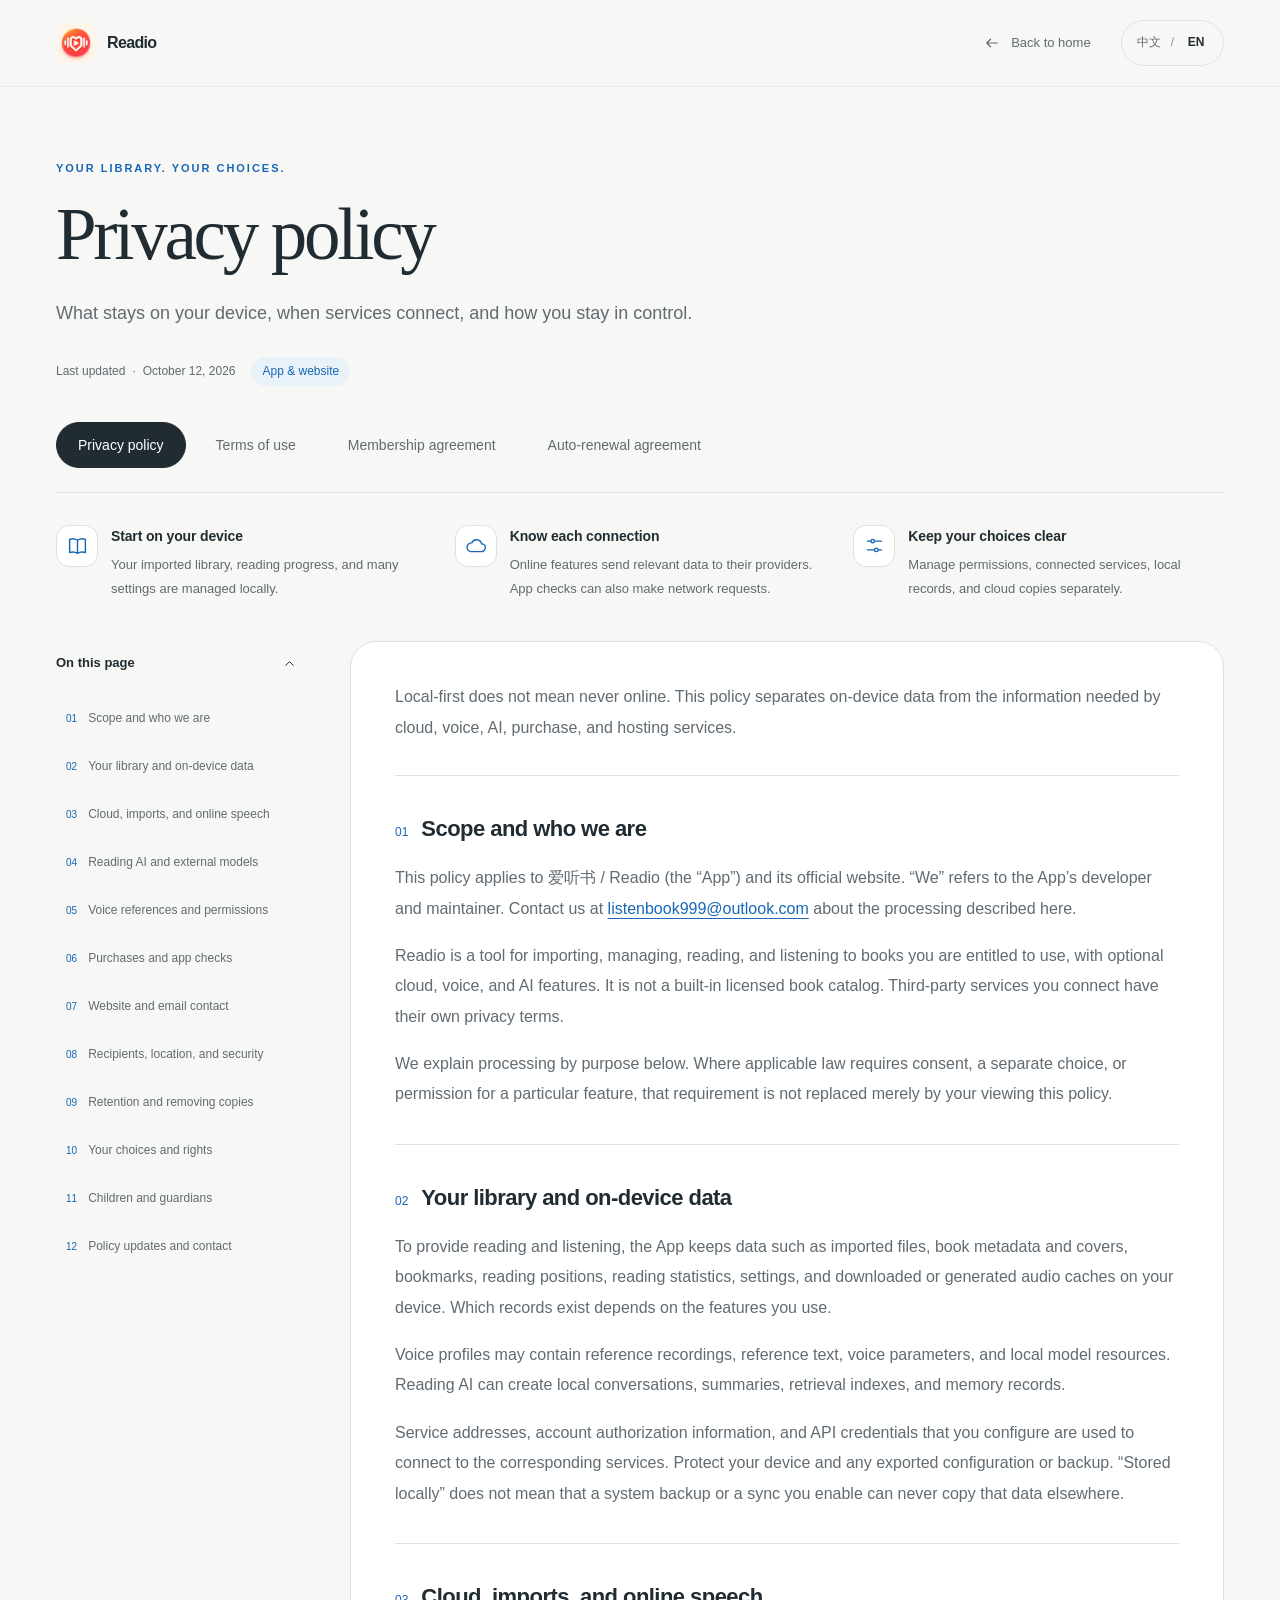
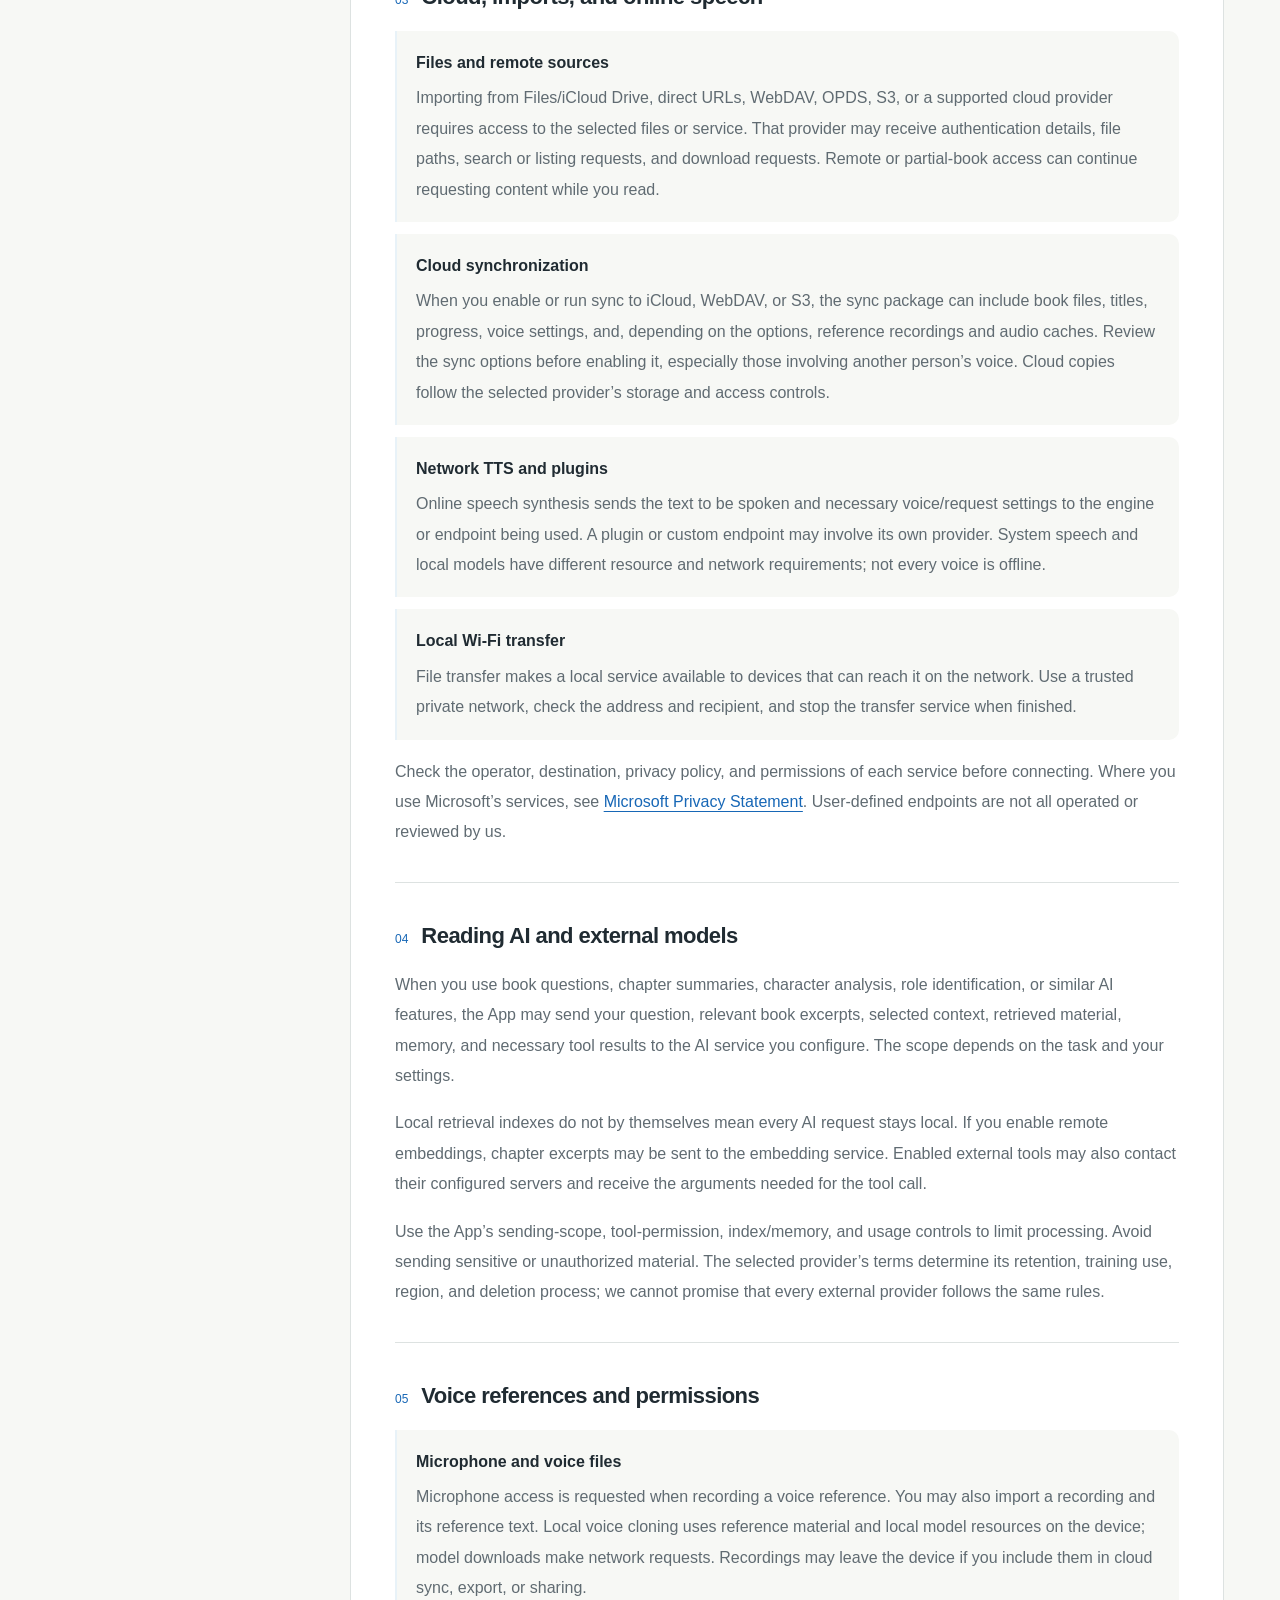
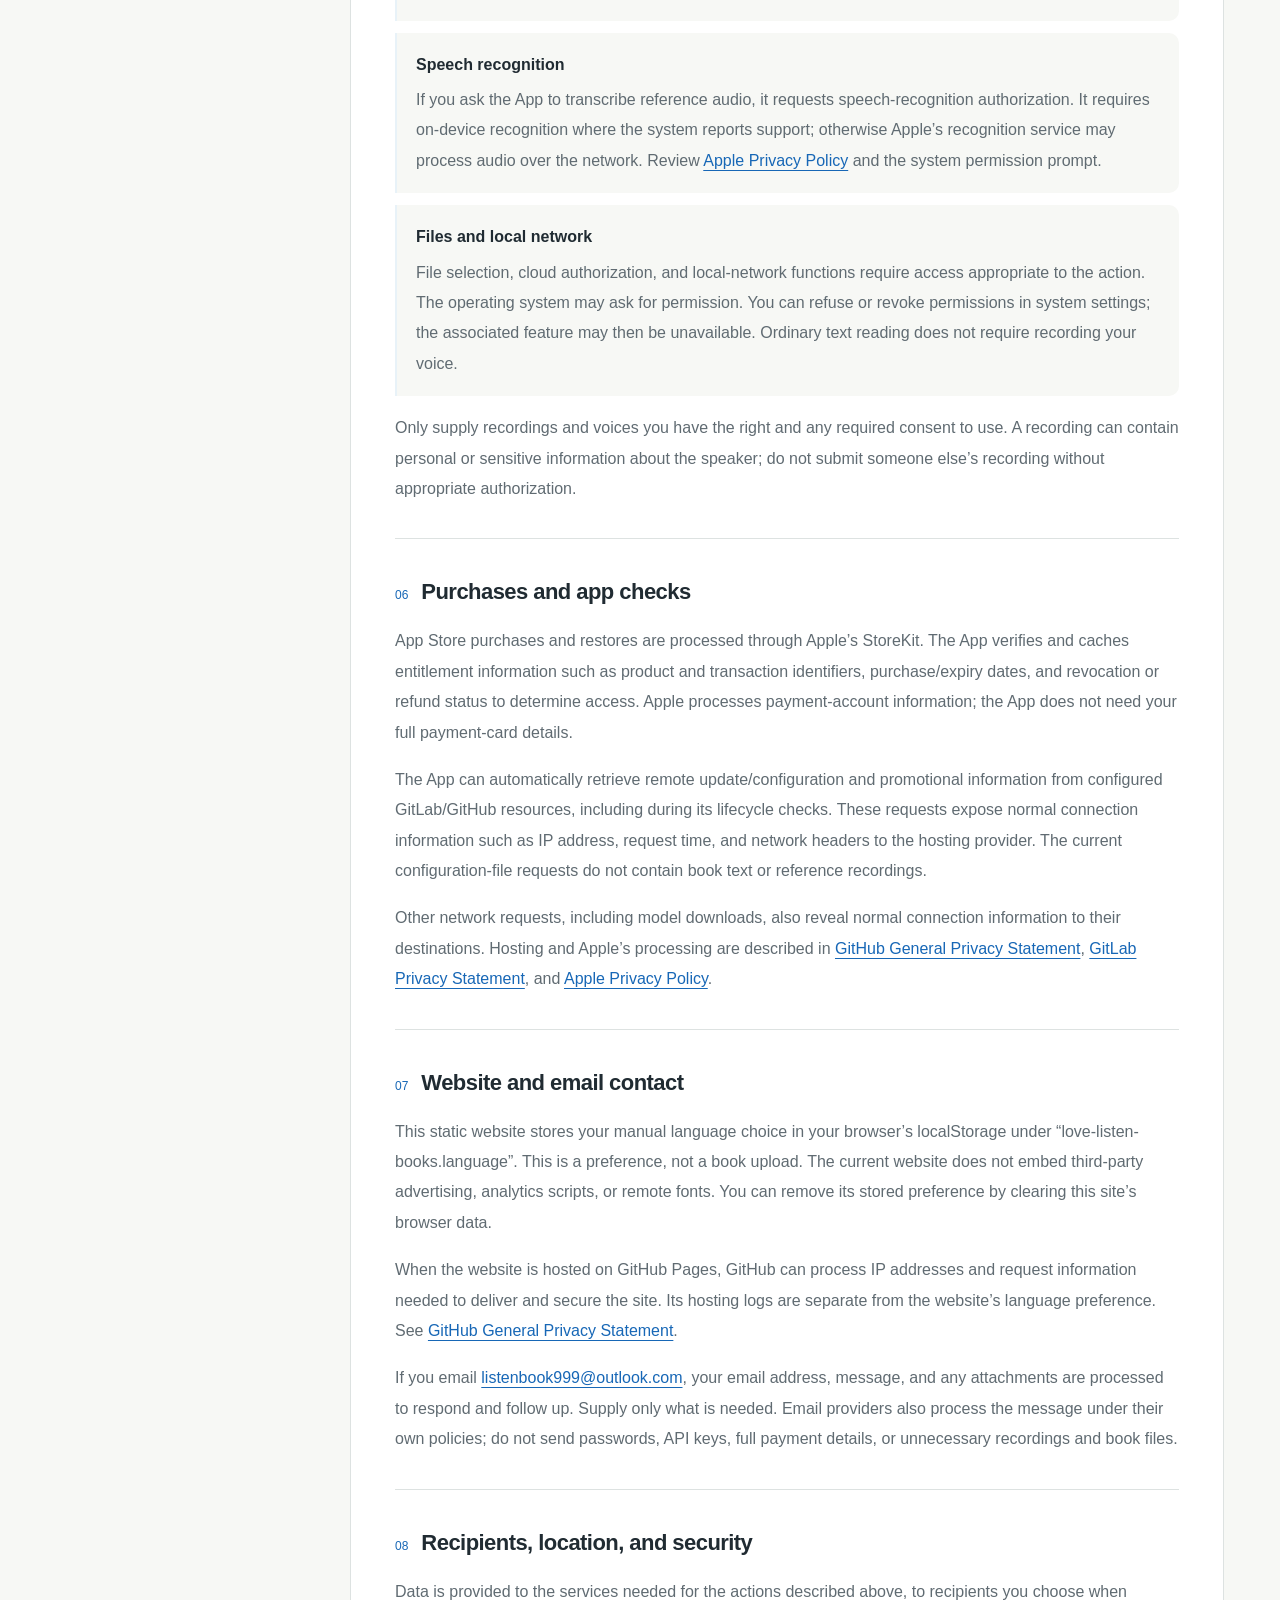
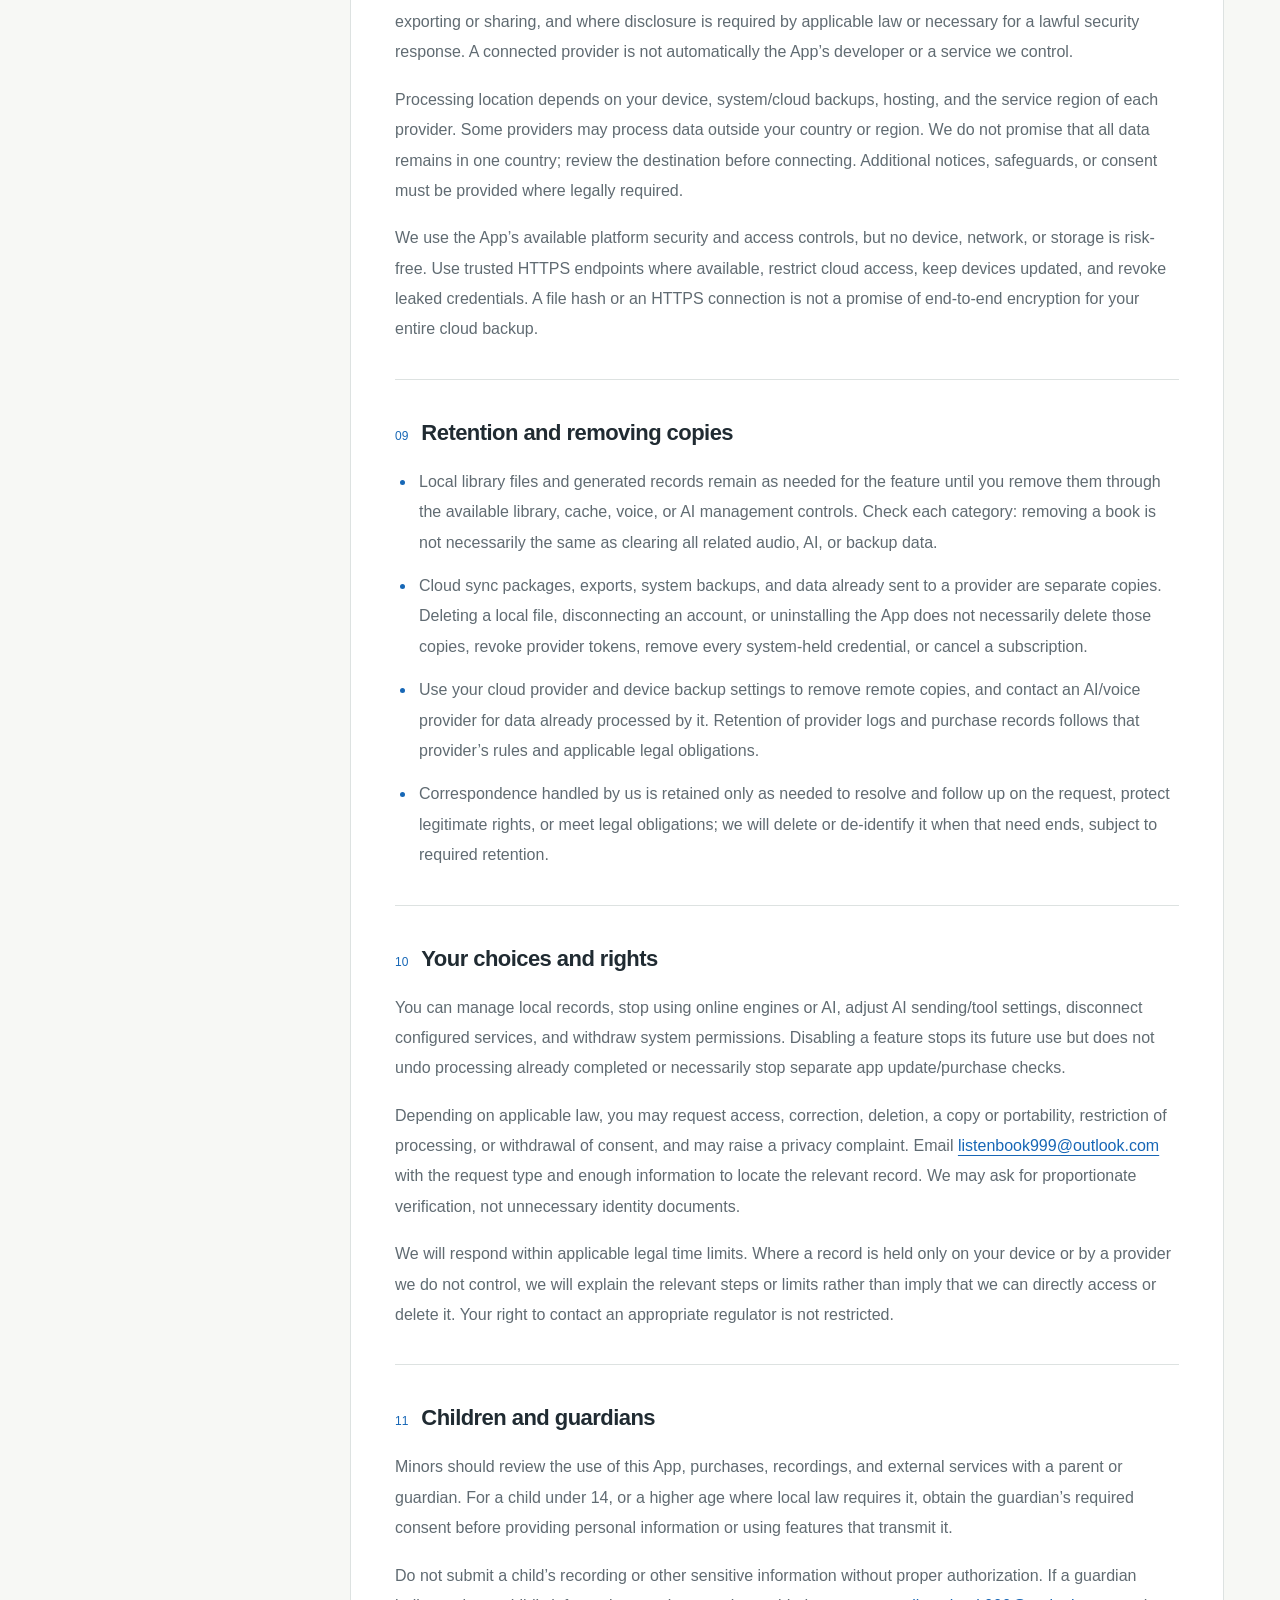
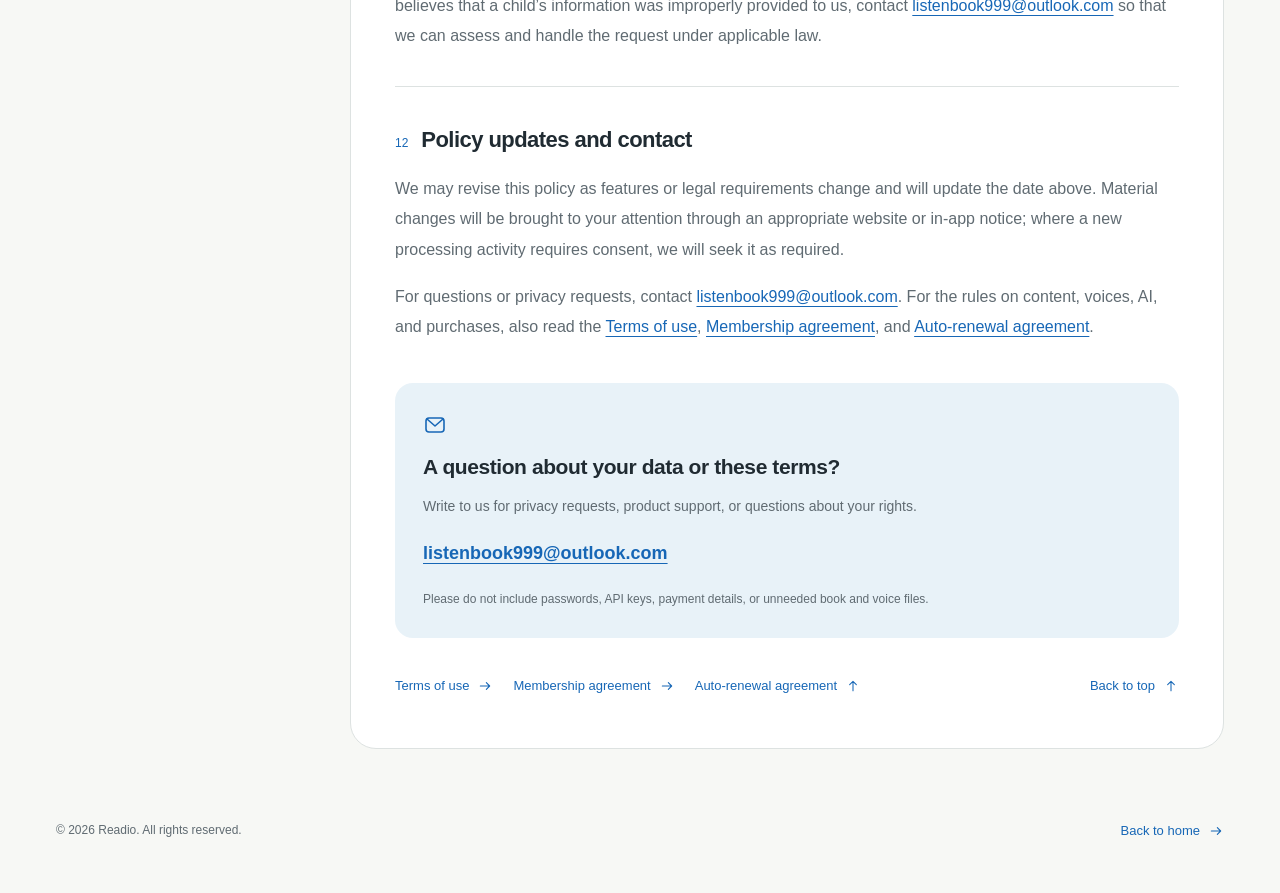
==== commit 9beda373: "Add files via upload" ====
--- a/privacy.html
+++ b/privacy.html
@@ -39,11 +39,13 @@
       <p data-label-en="YOUR LIBRARY. YOUR CHOICES." data-label-zh="你的书库，你的选择" class="eyebrow">YOUR LIBRARY. YOUR CHOICES.</p>
       <h1 data-label-en="Privacy policy" data-label-zh="隐私政策">Privacy policy</h1>
       <p data-label-en="What stays on your device, when services connect, and how you stay in control." data-label-zh="哪些数据留在本机，何时会连接外部服务，以及你能如何管理它们。" class="legal-description">What stays on your device, when services connect, and how you stay in control.</p>
-      <div class="legal-meta"><span><span data-label-en="Last updated" data-label-zh="更新日期">Last updated</span> <span aria-hidden="true">·</span> <time data-label-en="October 9, 2026" data-label-zh="2026 年 10 月 9 日" datetime="2026-10-09">October 9, 2026</time></span><span data-label-en="App &amp; website" data-label-zh="适用于 App 与官网" class="legal-scope">App &amp; website</span></div>
+      <div class="legal-meta"><span><span data-label-en="Last updated" data-label-zh="更新日期">Last updated</span> <span aria-hidden="true">·</span> <time data-label-en="October 12, 2026" data-label-zh="2026 年 10 月 12 日" datetime="2026-10-12">October 12, 2026</time></span><span data-label-en="App &amp; website" data-label-zh="适用于 App 与官网" class="legal-scope">App &amp; website</span></div>
     </div>
     <nav class="legal-tabs" aria-label="Legal documents" data-aria-en="Legal documents" data-aria-zh="法律与政策">
       <a data-config-link="privacyURL" href="privacy.html" aria-current="page"><span data-label-en="Privacy policy" data-label-zh="隐私政策">Privacy policy</span></a>
       <a data-config-link="termsURL" href="terms.html"><span data-label-en="Terms of use" data-label-zh="使用条款">Terms of use</span></a>
+      <a data-config-link="membershipURL" href="membership-agreement.html"><span data-label-en="Membership agreement" data-label-zh="会员服务协议">Membership agreement</span></a>
+      <a data-config-link="autoRenewalURL" href="auto-renewal-agreement.html"><span data-label-en="Auto-renewal agreement" data-label-zh="自动续费协议">Auto-renewal agreement</span></a>
     </nav>
     <ul class="legal-highlights">
       <li><span class="legal-highlight-icon"><svg class="icon" viewBox="0 0 24 24" fill="none" stroke="currentColor" stroke-width="1.6" stroke-linecap="round" stroke-linejoin="round" aria-hidden="true"><path d="M12 6c-3-2-6-2-9-1v15c3-1 6-1 9 1 3-2 6-2 9-1V5c-3-1-6-1-9 1Zm0 0v15"/></svg></span><div><h2 data-label-en="Start on your device" data-label-zh="从本机书库开始">Start on your device</h2><p data-label-en="Your imported library, reading progress, and many settings are managed locally." data-label-zh="导入的书籍、阅读进度和多项偏好设置，在你的设备上管理。">Your imported library, reading progress, and many settings are managed locally.</p></div></li>
@@ -61,7 +63,7 @@
         </details>
       </aside>
       <article class="legal-article" id="legal-content" tabindex="-1">
-        <p data-label-en="Local-first does not mean never online. This policy separates on-device data from the information needed by cloud, voice, AI, purchase, and hosting services." data-label-zh="本地优先，不等于从不联网。我们将本机数据与云服务、语音、AI、购买及托管服务所需的信息分开说明，帮助你做出知情选择。" class="legal-intro">Local-first does not mean never online. This policy separates on-device data from the information needed by cloud, voice, AI, purchase, and hosting services.</p>
+        <p class="legal-intro"><span data-legal-lang="en" lang="en">Local-first does not mean never online. This policy separates on-device data from the information needed by cloud, voice, AI, purchase, and hosting services.</span><span data-legal-lang="zh" lang="zh-CN">本地优先，不等于从不联网。我们将本机数据与云服务、语音、AI、购买及托管服务所需的信息分开说明，帮助你做出知情选择。</span></p>
         <section class="legal-section" id="scope" tabindex="-1">
           <div class="legal-section-heading"><span class="legal-section-number" aria-hidden="true">01</span><h2><span data-legal-lang="en" lang="en">Scope and who we are</span><span data-legal-lang="zh" lang="zh-CN">适用范围与我们的角色</span></h2></div>
           <div class="legal-copy" data-legal-lang="en" lang="en"><p>This policy applies to 爱听书 / Readio (the “App”) and its official website. “We” refers to the App’s developer and maintainer. Contact us at <a data-config-link="supportEmail" href="mailto:listenbook999@outlook.com" data-show-email>listenbook999@outlook.com</a> about the processing described here.</p>
@@ -154,9 +156,9 @@
         <section class="legal-section" id="updates-contact" tabindex="-1">
           <div class="legal-section-heading"><span class="legal-section-number" aria-hidden="true">12</span><h2><span data-legal-lang="en" lang="en">Policy updates and contact</span><span data-legal-lang="zh" lang="zh-CN">政策更新与联系</span></h2></div>
           <div class="legal-copy" data-legal-lang="en" lang="en"><p>We may revise this policy as features or legal requirements change and will update the date above. Material changes will be brought to your attention through an appropriate website or in-app notice; where a new processing activity requires consent, we will seek it as required.</p>
-<p>For questions or privacy requests, contact <a data-config-link="supportEmail" href="mailto:listenbook999@outlook.com" data-show-email>listenbook999@outlook.com</a>. For the rules on content, voices, AI, and purchases, also read the <a data-config-link="termsURL" href="terms.html?lang=en">Terms of use</a>.</p></div>
+<p>For questions or privacy requests, contact <a data-config-link="supportEmail" href="mailto:listenbook999@outlook.com" data-show-email>listenbook999@outlook.com</a>. For the rules on content, voices, AI, and purchases, also read the <a data-config-link="termsURL" href="terms.html?lang=en">Terms of use</a>, <a data-config-link="membershipURL" href="membership-agreement.html?lang=en">Membership agreement</a>, and <a data-config-link="autoRenewalURL" href="auto-renewal-agreement.html?lang=en">Auto-renewal agreement</a>.</p></div>
           <div class="legal-copy" data-legal-lang="zh" lang="zh-CN"><p>我们可能因功能或法律要求变化修订本政策，并更新页首日期。对于重大变化，会通过适当的官网或 App 内提示予以告知；新的处理活动依法需要同意时，将按要求取得同意。</p>
-<p>政策疑问或隐私请求，请联系 <a data-config-link="supportEmail" href="mailto:listenbook999@outlook.com" data-show-email>listenbook999@outlook.com</a>。关于内容、声音、AI 及购买的使用规则，请同时阅读 <a data-config-link="termsURL" href="terms.html?lang=zh">使用条款</a>。</p></div>
+<p>政策疑问或隐私请求，请联系 <a data-config-link="supportEmail" href="mailto:listenbook999@outlook.com" data-show-email>listenbook999@outlook.com</a>。关于内容、声音、AI 及购买的使用规则，请同时阅读 <a data-config-link="termsURL" href="terms.html?lang=zh">使用条款</a>、<a data-config-link="membershipURL" href="membership-agreement.html?lang=zh">会员服务协议</a> 与 <a data-config-link="autoRenewalURL" href="auto-renewal-agreement.html?lang=zh">自动续费协议</a>。</p></div>
         </section>
         <div class="legal-contact">
           <span class="legal-contact-icon"><svg class="icon" viewBox="0 0 24 24" fill="none" stroke="currentColor" stroke-width="1.6" stroke-linecap="round" stroke-linejoin="round" aria-hidden="true"><rect x="3" y="5" width="18" height="14" rx="3"/><path d="m4 6 8 7 8-7"/></svg></span>
@@ -165,7 +167,7 @@
           <a data-config-link="supportEmail" href="mailto:listenbook999@outlook.com" class="legal-email" data-show-email>listenbook999@outlook.com</a>
           <p data-label-en="Please do not include passwords, API keys, payment details, or unneeded book and voice files." data-label-zh="请勿发送密码、API 密钥、支付资料，或与问题无关的书籍和录音文件。" class="legal-email-note">Please do not include passwords, API keys, payment details, or unneeded book and voice files.</p>
         </div>
-        <div class="legal-related"><a data-config-link="termsURL" href="terms.html"><span data-label-en="Terms of use" data-label-zh="使用条款">Terms of use</span><svg class="icon" viewBox="0 0 24 24" fill="none" stroke="currentColor" stroke-width="1.6" stroke-linecap="round" stroke-linejoin="round" aria-hidden="true"><path d="M5 12h14m-5-5 5 5-5 5"/></svg></a><a href="#top"><span data-label-en="Back to top" data-label-zh="回到顶部">Back to top</span><svg class="icon" viewBox="0 0 24 24" fill="none" stroke="currentColor" stroke-width="1.6" stroke-linecap="round" stroke-linejoin="round" aria-hidden="true"><path d="M5 12h14m-5-5 5 5-5 5"/></svg></a></div>
+        <div class="legal-related"><div class="legal-related-docs"><a data-config-link="termsURL" href="terms.html"><span data-label-en="Terms of use" data-label-zh="使用条款">Terms of use</span><svg class="icon" viewBox="0 0 24 24" fill="none" stroke="currentColor" stroke-width="1.6" stroke-linecap="round" stroke-linejoin="round" aria-hidden="true"><path d="M5 12h14m-5-5 5 5-5 5"/></svg></a><a data-config-link="membershipURL" href="membership-agreement.html"><span data-label-en="Membership agreement" data-label-zh="会员服务协议">Membership agreement</span><svg class="icon" viewBox="0 0 24 24" fill="none" stroke="currentColor" stroke-width="1.6" stroke-linecap="round" stroke-linejoin="round" aria-hidden="true"><path d="M5 12h14m-5-5 5 5-5 5"/></svg></a><a data-config-link="autoRenewalURL" href="auto-renewal-agreement.html"><span data-label-en="Auto-renewal agreement" data-label-zh="自动续费协议">Auto-renewal agreement</span><svg class="icon" viewBox="0 0 24 24" fill="none" stroke="currentColor" stroke-width="1.6" stroke-linecap="round" stroke-linejoin="round" aria-hidden="true"><path d="M5 12h14m-5-5 5 5-5 5"/></svg></a></div><a href="#top"><span data-label-en="Back to top" data-label-zh="回到顶部">Back to top</span><svg class="icon" viewBox="0 0 24 24" fill="none" stroke="currentColor" stroke-width="1.6" stroke-linecap="round" stroke-linejoin="round" aria-hidden="true"><path d="M5 12h14m-5-5 5 5-5 5"/></svg></a></div>
       </article>
     </div>
   </main>
--- a/styles.css
+++ b/styles.css
@@ -196,6 +196,14 @@
 .privacy-icon .icon { width: 22px; height: 22px; }
 .privacy-point h3 { font-size: 16px; margin-bottom: 8px; font-weight: 500; letter-spacing: 0; }
 .privacy-point p { color: #bdcbd3; font-size: 12px; line-height: 1.9; }
+.policy-entry { display: grid; grid-template-columns: minmax(220px, .72fr) minmax(0, 1.28fr); gap: 48px; align-items: center; margin-top: 72px; padding-top: 36px; border-top: 1px solid #ffffff1f; }
+.policy-entry .eyebrow { color: #a8d3ee; }
+.policy-entry h3 { margin: 12px 0 10px; font-size: 28px; font-weight: 560; letter-spacing: -.02em; }
+.policy-entry-copy p:last-child { color: #bdcbd3; font-size: 14px; line-height: 1.85; max-width: 360px; }
+.policy-links { display: flex; flex-wrap: wrap; gap: 12px; }
+.policy-links a { display: inline-flex; align-items: center; justify-content: center; min-height: 48px; padding: 12px 18px; border: 1px solid #ffffff2e; border-radius: 999px; color: #f3f4ef; background: #ffffff10; font-size: 14px; line-height: 1.4; text-align: center; }
+.policy-links a:hover { background: #ffffff1c; color: #fff; }
+.policy-links a[hidden] { display: none; }
 /* Native details and native dialogs keep the interactions accessible. */
 .faq { display: grid; grid-template-columns: .86fr 1.3fr; gap: 91px; }
 .faq .section-heading h2 { max-width: 350px; }
@@ -286,7 +294,7 @@
   .moment-grid { grid-template-columns: 1fr; gap: 35px; margin-top: 32px; }.moment-card { display: grid; grid-template-columns: 145px 1fr; align-items: center; gap: 20px; }.moment-art { height: 188px; border-radius: 15px; }.moment-copy { padding: 0; }.moment-copy .eyebrow { font-size: 8px; }.moment-copy h3 { font-size: 19px; margin: 9px 0; }.moment-copy > p:last-child { font-size: 12px; line-height: 1.85; }.little-book { transform: scale(.7) rotate(-14deg); top: 0; }.book-orbit { left: -66px; }.scene-dot { top: 25px; right: 19px; }.moon { right: 33px; top: 26px; transform: scale(.8); }.night-caption { left: 18px; bottom: 26px; }.timer-art { font-size: 37px; }.night-caption > span:last-child { font-size: 8px; max-width: 108px; }.star-one { top: 29px; left: 28px; }.thought-label { font-size: 6px; left: 12px; right: 12px; top: 26px; }.thought-bubble { font-size: 10px; padding: 12px 10px; gap: 6px; top: 51px; }.thought-bubble .icon { display: none; }.thought-lines { bottom: 27px; left: 23px; right: 36px; }
   .feature-tabs { margin-top: 26px; gap: 4px; }.feature-tabs button { font-size: 12px; padding: 16px 13px; }.feature-panel { grid-template-columns: 1fr; gap: 29px; margin-top: 29px; }.feature-visual { height: 520px; max-width: 440px; width: 100%; margin-inline: auto; }.feature-device { width: 204px; top: 25px; left: calc(50% - 94px); }.feature-float { left: max(15px, calc(50% - 175px)); bottom: 86px; }.feature-watermark { font-size: 125px; }.screenshot-zoom { bottom: 12px; }.feature-copy { padding-block: 0; }.feature-copy h3 { font-size: 38px; line-height: 1.15; margin: 13px 0 19px; }.feature-copy > p:not(.eyebrow) { font-size: 14px; max-width: none; }.feature-copy ul { margin: 24px 0; gap: 14px; }.feature-copy li { font-size: 12px; }.interface-note { font-size: 10px; }
   .step-grid { grid-template-columns: 1fr; gap: 28px; margin-top: 32px; margin-bottom: 30px; }.step-number { font-size: 31px; gap: 20px; }.step-grid h3 { margin-top: 9px; margin-bottom: 8px; font-size: 20px; }.step-grid p { font-size: 13px; max-width: 490px; }.format-row { gap: 8px; padding-top: 22px; }.format-row > span:not(.format-divider) { font-size: 10px; padding: 4px 9px; }.format-divider { display: none; }.fine-print { font-size: 10px; }
-  .privacy-section { padding-block: 63px; }.privacy-inner { grid-template-columns: 1fr; gap: 38px; }.privacy-copy h2 { margin-top: 15px; }.privacy-copy > p:last-child { font-size: 13px; max-width: none; }.privacy-point { gap: 16px; }.privacy-point h3 { font-size: 15px; }.privacy-point p { font-size: 12px; }.privacy-points { gap: 25px; }
+  .privacy-section { padding-block: 63px; }.privacy-inner { grid-template-columns: 1fr; gap: 38px; }.privacy-copy h2 { margin-top: 15px; }.privacy-copy > p:last-child { font-size: 13px; max-width: none; }.privacy-point { gap: 16px; }.privacy-point h3 { font-size: 15px; }.privacy-point p { font-size: 12px; }.privacy-points { gap: 25px; }.policy-entry { grid-template-columns: 1fr; gap: 22px; margin-top: 42px; padding-top: 28px; }.policy-entry h3 { font-size: 24px; }.policy-entry-copy p:last-child { max-width: none; font-size: 13px; }.policy-links a { font-size: 13px; }
   .faq { grid-template-columns: 1fr; gap: 29px; }.faq-mark { display: none; }.faq .section-heading h2 { max-width: none; }.faq-list summary { min-height: 69px; font-size: 13px; padding-block: 18px; gap: 18px; }.faq-list details > p { padding-right: 17px; font-size: 12px; }
   .download-section { padding-block: 57px; }.download-content h2 { font-size: 45px; }.download-icon { width: 66px; height: 66px; border-radius: 18px; }.download-content .section-description { font-size: 13px; max-width: 350px; }.download-content .eyebrow { font-size: 8px; }
   .site-footer { padding-top: 35px; }.footer-top { align-items: flex-start; flex-direction: column; gap: 16px; padding-bottom: 26px; }.footer-top .brand { font-size: 15px; }.footer-top > div > p { font-size: 11px; margin-top: 8px; }.footer-links { gap: 20px; flex-wrap: wrap; }.footer-links a { font-size: 11px; }.footer-bottom { flex-direction: column; gap: 8px; font-size: 9px; padding-top: 20px; }
--- a/legal.css
+++ b/legal.css
@@ -15,7 +15,7 @@
 .legal-meta { display: flex; align-items: center; flex-wrap: wrap; gap: 16px; margin-top: 26px; color: var(--muted); font-size: 12px; }
 .legal-meta > span:first-child { display: flex; gap: 7px; flex-wrap: wrap; }
 .legal-scope { padding: 5px 11px; background: var(--blue-pale); color: var(--blue); border-radius: 20px; }
-.legal-tabs { display: flex; gap: 8px; padding-bottom: 24px; border-bottom: 1px solid var(--line); }
+.legal-tabs { display: flex; flex-wrap: wrap; gap: 8px; padding-bottom: 24px; border-bottom: 1px solid var(--line); }
 .legal-tabs a { display: inline-flex; align-items: center; justify-content: center; gap: 8px; min-height: 46px; padding: 10px 21px; border: 1px solid transparent; border-radius: 28px; font-size: 14px; color: var(--muted); transition: background .18s, color .18s; }
 .legal-tabs a:hover { background: var(--white); color: var(--ink); }
 .legal-tabs a[aria-current="page"] { background: var(--ink); border-color: var(--ink); color: var(--white); }
@@ -67,7 +67,8 @@
 .legal-contact p { font-size: 14px; color: var(--muted); margin-top: 12px; line-height: 1.85; }
 .legal-contact .legal-email { display: inline-flex; align-items: center; min-height: 44px; margin-top: 12px; color: var(--blue); font-weight: 600; font-size: 18px; text-decoration: underline; text-underline-offset: 4px; overflow-wrap: anywhere; max-width: 100%; }
 .legal-contact .legal-email-note { font-size: 12px; }
-.legal-related { margin-top: 26px; display: flex; align-items: center; justify-content: space-between; gap: 24px; }
+.legal-related { margin-top: 26px; display: flex; align-items: flex-start; justify-content: space-between; gap: 24px; }
+.legal-related-docs { display: flex; flex-wrap: wrap; gap: 8px 20px; min-width: 0; }
 .legal-related a, .legal-footer a { min-height: 44px; display: inline-flex; align-items: center; gap: 8px; font-size: 13px; color: var(--blue); }
 .legal-related a .icon, .legal-footer a .icon { width: 16px; height: 16px; }
 .legal-related a:last-child .icon { transform: rotate(-90deg); }
@@ -105,7 +106,7 @@
   .legal-description { font-size: 16px; line-height: 1.9; margin-top: 16px; }
   .legal-meta { margin-top: 19px; gap: 12px; font-size: 11px; }
   .legal-tabs { gap: 6px; padding-bottom: 21px; }
-  .legal-tabs a { padding-inline: 17px; font-size: 13px; }
+  .legal-tabs a { padding-inline: 14px; font-size: 13px; }
   .legal-highlights { grid-template-columns: minmax(0, 1fr); gap: 20px; padding: 25px 0 28px; }
   .legal-highlights > li { flex-direction: row; gap: 13px; }
   .legal-highlights p { margin-top: 3px; }
